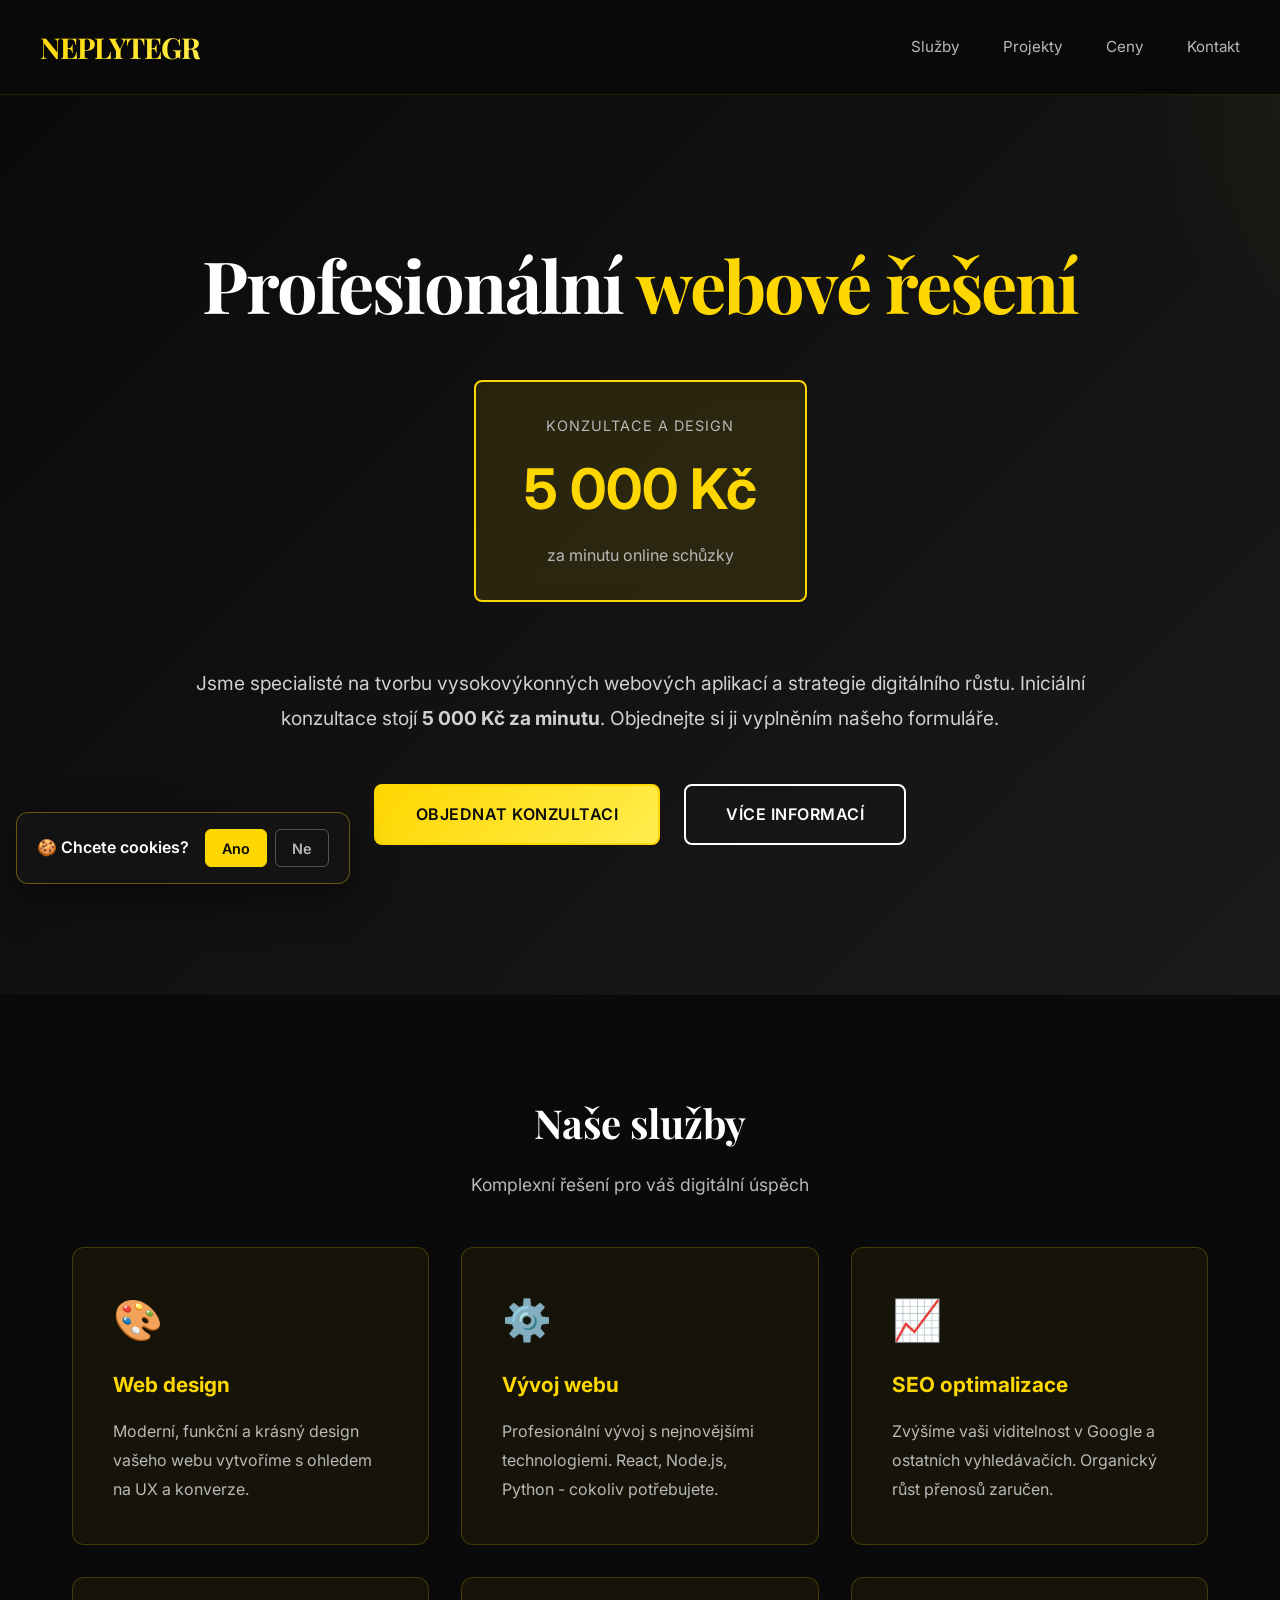
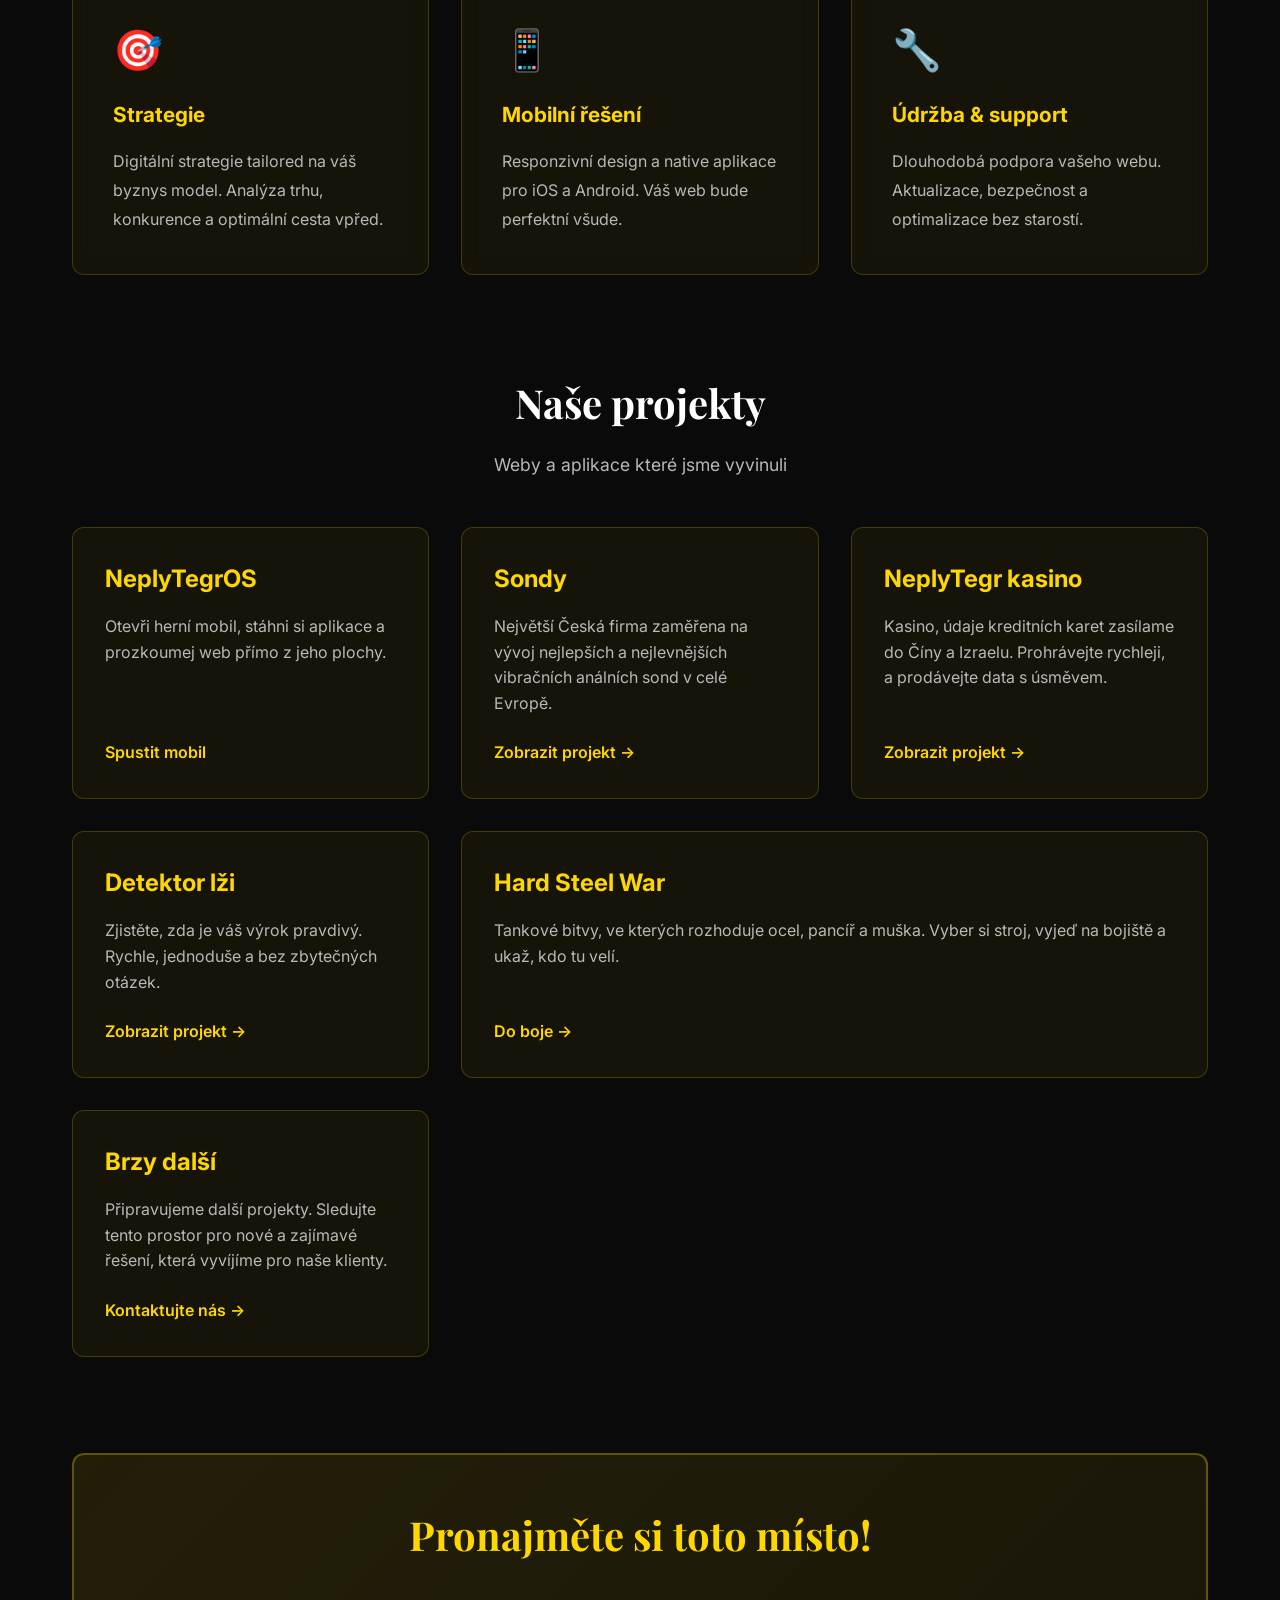
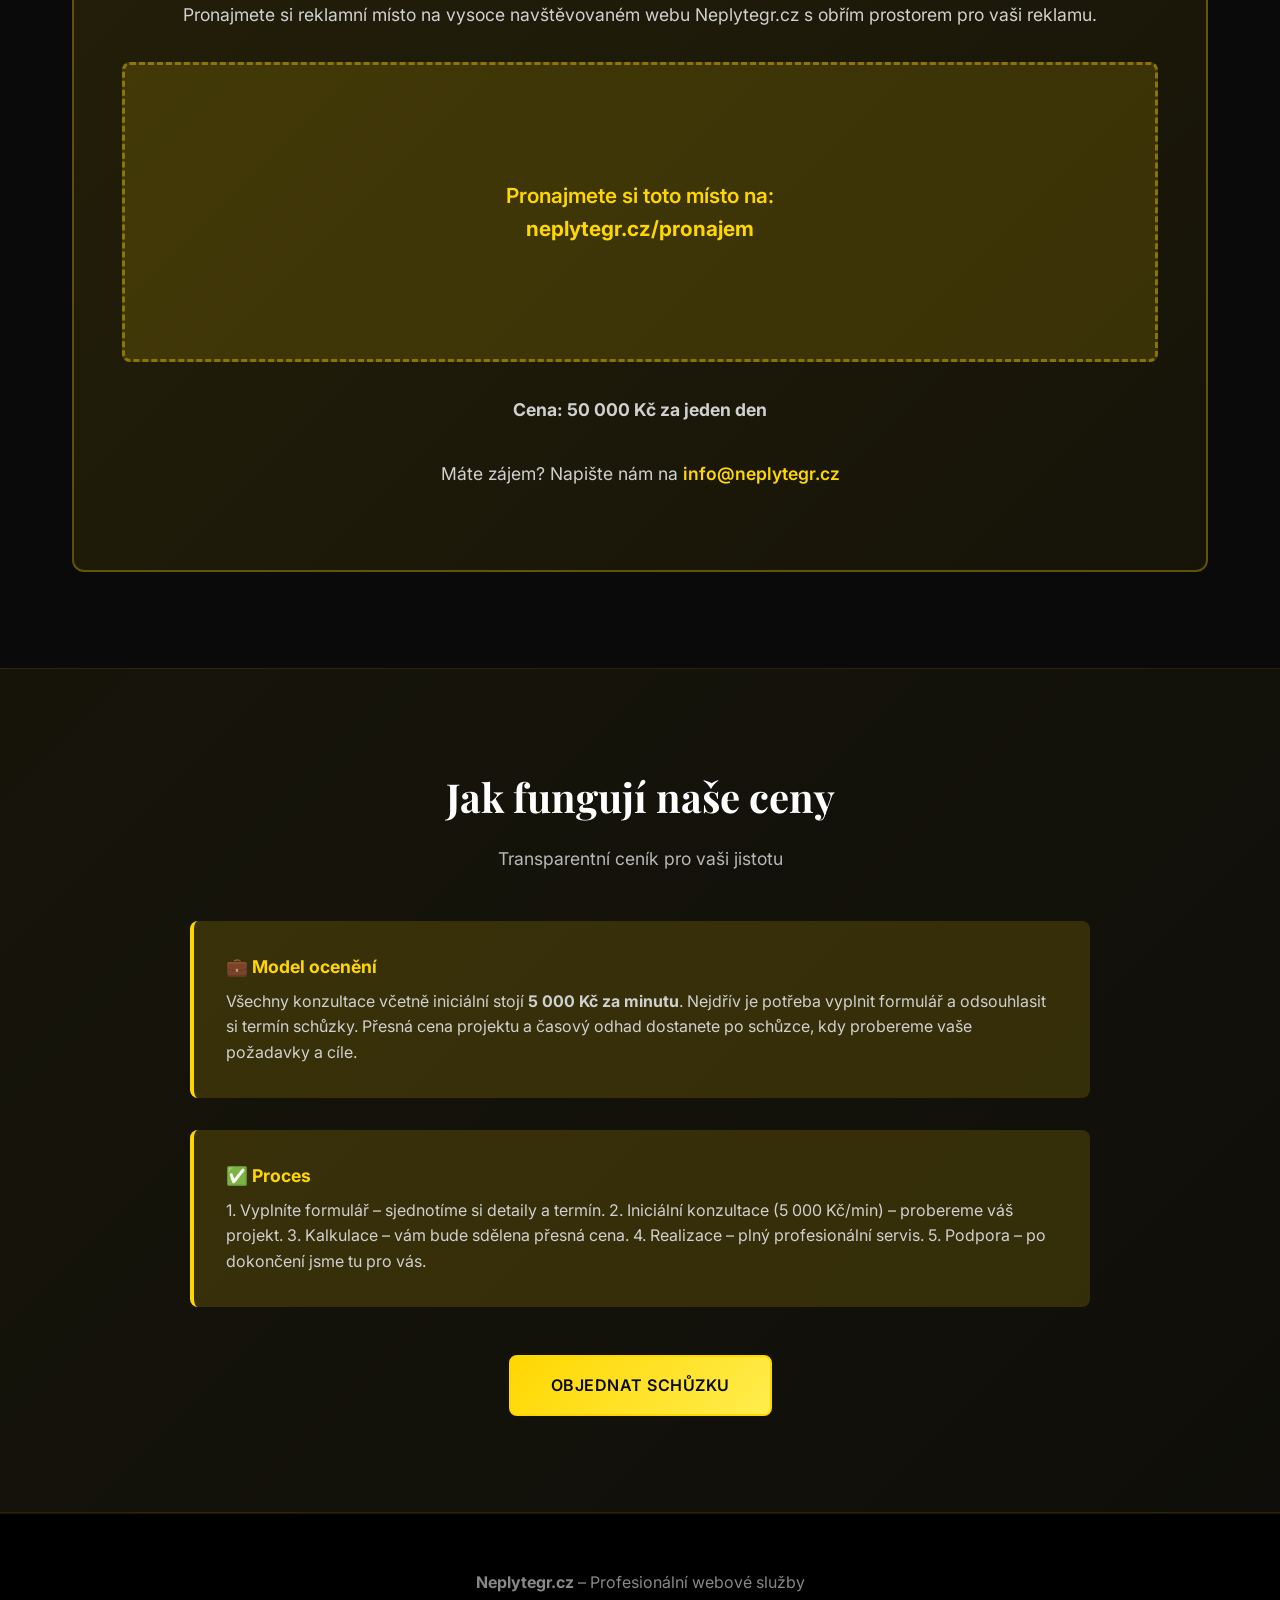
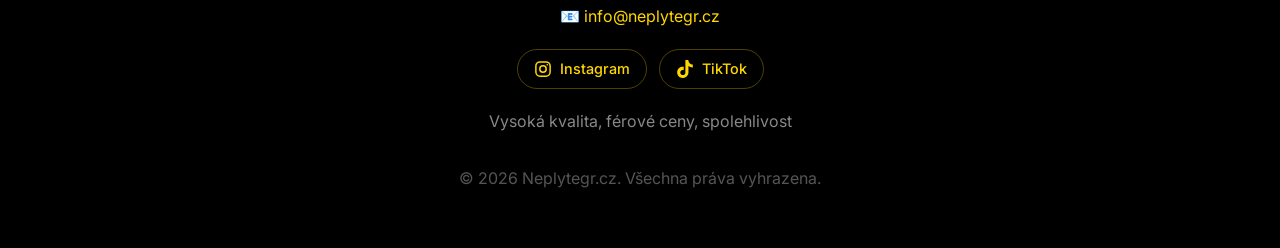
==== index.html @ d680cfc0 "Přidat web NeplyTegr s herním mobilem NeplyTegrOS" ====
<!DOCTYPE html>
<html lang="cs">
<head>
    <meta name="google-adsense-account" content="ca-pub-6505285417111480">
    <meta charset="UTF-8">
    <meta name="viewport" content="width=device-width, initial-scale=1.0">
    <link rel="stylesheet" href="ads/ad-network.css">
    <title>Neplytegr.cz - Profesionální webové služby</title>
    <meta name="description" content="Hledáte někoho, kdo vám udělá web? Neplytegr.cz nabízí tvorbu webových stránek na míru, web design, SEO a dlouhodobou správu webu.">
    <link rel="canonical" href="https://neplytegr.cz/">
    <meta name="robots" content="index, follow, max-image-preview:large">
    <meta property="og:type" content="website"><meta property="og:locale" content="cs_CZ"><meta property="og:title" content="Neplytegr.cz — profesionální webové služby"><meta property="og:description" content="Tvorba webových stránek na míru, webdesign, SEO a dlouhodobá správa webu."><meta property="og:url" content="https://neplytegr.cz/">
    <meta name="twitter:card" content="summary"><meta name="twitter:title" content="Neplytegr.cz — profesionální webové služby"><meta name="twitter:description" content="Tvorba webů na míru, SEO a dlouhodobá správa.">
    <script type="application/ld+json">
    {
        "@context": "https://schema.org",
        "@type": "WebSite",
        "name": "Neplytegr",
        "alternateName": ["Neplý Tegr", "Neply Tegr", "Neplýtegr", "NeplyTegr", "Neplytegr.cz"],
        "url": "https://neplytegr.cz/"
    }
    </script>
    <script type="application/ld+json">
    {
        "@context": "https://schema.org",
        "@type": "Organization",
        "name": "Neplytegr",
        "alternateName": ["Neplý Tegr", "Neply Tegr", "Neplýtegr", "NeplyTegr", "Neplytegr.cz"],
        "url": "https://neplytegr.cz/",
        "email": "info@neplytegr.cz"
    }
    </script>
    <link href="https://fonts.googleapis.com/css2?family=Inter:wght@300;400;500;600;700&family=Playfair+Display:wght@700&display=swap" rel="stylesheet">
    <style>
        * {
            margin: 0;
            padding: 0;
            box-sizing: border-box;
        }

        body {
            font-family: 'Inter', sans-serif;
            background: #0a0a0a;
            color: #ffffff;
            line-height: 1.6;
        }

        header {
            background: rgba(10, 10, 10, 0.95);
            backdrop-filter: blur(10px);
            border-bottom: 1px solid rgba(255, 215, 0, 0.1);
            padding: 1.5rem 2rem;
            position: sticky;
            top: 0;
            z-index: 100;
        }

        .header-content {
            max-width: 1200px;
            margin: 0 auto;
            display: flex;
            justify-content: space-between;
            align-items: center;
        }

        .logo {
            font-family: 'Playfair Display', serif;
            font-size: 1.8rem;
            font-weight: 700;
            background: linear-gradient(135deg, #ffd700 0%, #ffed4e 100%);
            -webkit-background-clip: text;
            -webkit-text-fill-color: transparent;
            background-clip: text;
            letter-spacing: -1px;
        }

        nav a {
            color: #b8b8b8;
            text-decoration: none;
            margin-left: 2.5rem;
            transition: color 0.3s;
            font-size: 0.95rem;
        }

        nav a:hover {
            color: #ffd700;
        }

        .hero {
            min-height: 100vh;
            display: flex;
            align-items: center;
            justify-content: center;
            background: linear-gradient(135deg, #0a0a0a 0%, #1a1a1a 100%);
            position: relative;
            overflow: hidden;
            padding: 2rem;
        }

        .hero::before {
            content: '';
            position: absolute;
            top: -50%;
            right: -50%;
            width: 800px;
            height: 800px;
            background: radial-gradient(circle, rgba(255, 215, 0, 0.08) 0%, transparent 70%);
            border-radius: 50%;
            animation: float 20s ease-in-out infinite;
        }

        @keyframes float {
            0%, 100% { transform: translate(0, 0) rotate(0deg); }
            50% { transform: translate(30px, 30px) rotate(180deg); }
        }

        .hero-content {
            max-width: 900px;
            text-align: center;
            position: relative;
            z-index: 2;
        }

        .hero h1 {
            font-family: 'Playfair Display', serif;
            font-size: 4.5rem;
            font-weight: 700;
            margin-bottom: 1.5rem;
            line-height: 1.1;
            letter-spacing: -2px;
        }

        .hero h1 span {
            color: #ffd700;
        }

        .price-highlight {
            display: inline-block;
            background: rgba(255, 215, 0, 0.1);
            border: 2px solid #ffd700;
            border-radius: 8px;
            padding: 2rem 3rem;
            margin: 2rem 0;
            backdrop-filter: blur(10px);
        }

        .price-label {
            font-size: 0.9rem;
            color: #b8b8b8;
            text-transform: uppercase;
            letter-spacing: 1px;
            margin-bottom: 0.5rem;
        }

        .price-amount {
            font-size: 3.5rem;
            font-weight: 700;
            color: #ffd700;
            font-family: 'Inter', sans-serif;
            margin-bottom: 0.5rem;
        }

        .price-unit {
            font-size: 1rem;
            color: #b8b8b8;
        }

        .hero p {
            font-size: 1.2rem;
            color: #d0d0d0;
            margin: 2rem 0;
            line-height: 1.8;
        }

        .cta-buttons {
            display: flex;
            gap: 1.5rem;
            justify-content: center;
            margin-top: 3rem;
            flex-wrap: wrap;
        }

        .btn {
            padding: 1rem 2.5rem;
            border-radius: 8px;
            border: none;
            font-size: 1rem;
            font-weight: 600;
            cursor: pointer;
            transition: all 0.3s;
            text-decoration: none;
            display: inline-block;
            text-transform: uppercase;
            letter-spacing: 0.5px;
        }

        .btn-primary {
            background: linear-gradient(135deg, #ffd700 0%, #ffed4e 100%);
            color: #0a0a0a;
            border: 2px solid #ffd700;
        }

        .btn-primary:hover {
            transform: translateY(-3px);
            box-shadow: 0 15px 35px rgba(255, 215, 0, 0.3);
        }

        .btn-secondary {
            background: transparent;
            color: #ffffff;
            border: 2px solid #ffffff;
        }

        .btn-secondary:hover {
            background: rgba(255, 255, 255, 0.05);
            transform: translateY(-3px);
        }

        .features {
            max-width: 1200px;
            margin: 6rem auto;
            padding: 0 2rem;
        }

        .section-title {
            font-family: 'Playfair Display', serif;
            font-size: 2.5rem;
            margin-bottom: 1rem;
            text-align: center;
        }

        .section-subtitle {
            color: #b8b8b8;
            text-align: center;
            font-size: 1.1rem;
            margin-bottom: 3rem;
            max-width: 600px;
            margin-left: auto;
            margin-right: auto;
        }

        .feature-grid {
            display: grid;
            grid-template-columns: repeat(auto-fit, minmax(300px, 1fr));
            gap: 2rem;
        }

        .feature-card {
            background: rgba(255, 215, 0, 0.05);
            border: 1px solid rgba(255, 215, 0, 0.2);
            border-radius: 12px;
            padding: 2.5rem;
            backdrop-filter: blur(10px);
            transition: all 0.3s;
            position: relative;
            overflow: hidden;
        }

        .feature-card:hover {
            border-color: #ffd700;
            background: rgba(255, 215, 0, 0.08);
            transform: translateY(-5px);
        }

        .feature-icon {
            font-size: 2.5rem;
            margin-bottom: 1rem;
        }

        .feature-card h3 {
            font-size: 1.3rem;
            margin-bottom: 1rem;
            color: #ffd700;
            position: relative;
            z-index: 1;
        }

        .feature-card p {
            color: #b8b8b8;
            line-height: 1.8;
            position: relative;
            z-index: 1;
        }

        .projects-section {
            max-width: 1200px;
            margin: 6rem auto;
            padding: 0 2rem;
        }

        .project-grid {
            display: grid;
            grid-template-columns: repeat(auto-fit, minmax(350px, 1fr));
            gap: 2rem;
        }

        .project-card {
            background: rgba(255, 215, 0, 0.05);
            border: 1px solid rgba(255, 215, 0, 0.2);
            border-radius: 12px;
            padding: 2rem;
            transition: all 0.3s;
            position: relative;
            overflow: hidden;
            display: flex;
            flex-direction: column;
        }

        .project-card:hover {
            border-color: #ffd700;
            background: rgba(255, 215, 0, 0.08);
            transform: translateY(-5px);
        }

        .project-card h3 {
            font-size: 1.5rem;
            color: #ffd700;
            margin-bottom: 1rem;
        }

        .project-card p {
            color: #b8b8b8;
            margin-bottom: 1.5rem;
            flex-grow: 1;
        }

        .project-link {
            color: #ffd700;
            text-decoration: none;
            font-weight: 600;
            display: inline-block;
            transition: color 0.3s;
        }

        .project-link:hover {
            color: #ffed4e;
        }

        .project-grid {
            grid-auto-flow: dense;
        }

        .project-featured {
            grid-column: span 2;
        }

        @media (max-width: 800px) {
            .project-featured {
                grid-column: auto;
            }
        }

        .rental-section {
            max-width: 1200px;
            margin: 6rem auto;
            padding: 0 2rem;
        }

        .rental-box {
            background: linear-gradient(135deg, rgba(255, 215, 0, 0.1) 0%, rgba(255, 215, 0, 0.05) 100%);
            border: 2px solid rgba(255, 215, 0, 0.3);
            border-radius: 12px;
            padding: 3rem;
            text-align: center;
        }

        .rental-box h2 {
            font-family: 'Playfair Display', serif;
            font-size: 2.5rem;
            color: #ffd700;
            margin-bottom: 2rem;
        }

        .rental-box p {
            color: #d0d0d0;
            font-size: 1.1rem;
            margin-bottom: 2rem;
            line-height: 1.8;
        }

        .rental-ad {
            background: rgba(255, 215, 0, 0.15);
            border: 3px dashed rgba(255, 215, 0, 0.4);
            border-radius: 8px;
            padding: 4rem 2rem;
            margin: 2rem 0;
            min-height: 300px;
            display: flex;
            align-items: center;
            justify-content: center;
        }

        .rental-ad-text {
            font-size: 1.3rem;
            color: #ffd700;
            font-weight: 600;
            text-align: center;
        }

        .rental-contact {
            margin-top: 2rem;
        }

        .rental-contact a {
            color: #ffd700;
            text-decoration: none;
            font-weight: 600;
        }

        .rental-contact a:hover {
            color: #ffed4e;
        }

        .pricing-section {
            background: linear-gradient(135deg, rgba(255, 215, 0, 0.05) 0%, rgba(255, 215, 0, 0.02) 100%);
            padding: 6rem 2rem;
            margin-top: 6rem;
            border-top: 1px solid rgba(255, 215, 0, 0.1);
            border-bottom: 1px solid rgba(255, 215, 0, 0.1);
        }

        .pricing-content {
            max-width: 900px;
            margin: 0 auto;
            text-align: center;
        }

        .pricing-note {
            background: rgba(255, 215, 0, 0.15);
            border-left: 4px solid #ffd700;
            padding: 2rem;
            margin: 2rem 0;
            border-radius: 8px;
            text-align: left;
        }

        .pricing-note h4 {
            color: #ffd700;
            margin-bottom: 0.5rem;
            font-size: 1.1rem;
        }

        .pricing-note p {
            color: #d0d0d0;
            margin: 0;
        }

        .footer {
            background: #000000;
            border-top: 1px solid rgba(255, 215, 0, 0.1);
            padding: 3rem 2rem;
            text-align: center;
            color: #888;
        }

        .footer p {
            margin: 0.5rem 0;
        }

        .footer a {
            color: #ffd700;
            text-decoration: none;
        }

        .footer a:hover {
            text-decoration: underline;
        }

        .footer-social {
            display: flex;
            justify-content: center;
            flex-wrap: wrap;
            gap: 0.75rem;
            margin: 1.25rem 0;
        }

        .footer .footer-social a {
            display: inline-flex;
            align-items: center;
            gap: 0.5rem;
            padding: 0.45rem 1rem;
            border: 1px solid rgba(255, 215, 0, 0.3);
            border-radius: 999px;
            font-size: 0.9rem;
            font-weight: 500;
            transition: border-color 0.2s, background 0.2s;
        }

        .footer .footer-social a:hover {
            text-decoration: none;
            border-color: #ffd700;
            background: rgba(255, 215, 0, 0.08);
        }

        .footer-social svg {
            width: 18px;
            height: 18px;
            flex-shrink: 0;
        }

        @media (max-width: 768px) {
            .hero h1 {
                font-size: 2.5rem;
            }

            .price-amount {
                font-size: 2.5rem;
            }

            .logo {
                font-size: 1.3rem;
            }

            nav a {
                display: none;
            }

            .section-title {
                font-size: 1.8rem;
            }

            .cta-buttons {
                flex-direction: column;
                width: 100%;
            }

            .btn {
                width: 100%;
            }
        }

        .cookie-popup {
            position: fixed;
            left: 16px;
            bottom: 16px;
            z-index: 2147483001;
            background: rgba(20, 20, 20, 0.97);
            border: 1px solid rgba(255, 215, 0, 0.35);
            border-radius: 12px;
            padding: 1rem 1.25rem;
            box-shadow: 0 15px 40px rgba(0, 0, 0, 0.5);
            display: flex;
            align-items: center;
            gap: 1rem;
            opacity: 0;
            transform: translateY(16px);
            transition: opacity 0.25s, transform 0.25s;
        }

        .cookie-popup.show {
            opacity: 1;
            transform: none;
        }

        .cookie-popup[hidden] {
            display: none;
        }

        .cookie-popup p {
            font-weight: 600;
            margin: 0;
        }

        .cookie-popup-buttons {
            display: flex;
            gap: 0.5rem;
        }

        .cookie-popup button {
            font: inherit;
            font-weight: 600;
            font-size: 0.9rem;
            padding: 0.4rem 1rem;
            border-radius: 6px;
            cursor: pointer;
            transition: background 0.2s, color 0.2s;
        }

        .cookie-accept {
            background: #ffd700;
            color: #0a0a0a;
            border: 1px solid #ffd700;
        }

        .cookie-accept:hover {
            background: #ffed4e;
        }

        .cookie-decline {
            background: transparent;
            color: #b8b8b8;
            border: 1px solid #555;
        }

        .cookie-decline:hover {
            color: #fff;
            border-color: #888;
        }

        .cookie-rain {
            position: fixed;
            inset: 0;
            pointer-events: none;
            overflow: hidden;
            z-index: 2147483002;
        }

        .cookie-rain span {
            position: absolute;
            top: -60px;
            line-height: 1;
            animation: cookie-fall linear forwards;
        }

        @keyframes cookie-fall {
            to { transform: translateY(calc(100vh + 120px)) rotate(var(--spin)); }
        }

        @media (max-width: 540px) {
            .cookie-popup {
                left: 10px;
                right: 10px;
                bottom: auto;
                top: 84px;
                justify-content: space-between;
            }
        }
    </style>
</head>
<body>
    <header>
        <div class="header-content">
            <div class="logo">NEPLYTEGR</div>
            <nav>
                <a href="#features">Služby</a>
                <a href="#projects">Projekty</a>
                <a href="#pricing">Ceny</a>
                <a href="#contact">Kontakt</a>
            </nav>
        </div>
    </header>

    <section class="hero">
        <div class="hero-content">
            <h1>Profesionální <span>webové řešení</span></h1>
            
            <div class="price-highlight">
                <div class="price-label">Konzultace a design</div>
                <div class="price-amount">5 000 Kč</div>
                <div class="price-unit">za minutu online schůzky</div>
            </div>

            <p>Jsme specialisté na tvorbu vysokovýkonných webových aplikací a strategie digitálního růstu. Iniciální konzultace stojí <strong>5 000 Kč za minutu</strong>. Objednejte si ji vyplněním našeho formuláře.</p>

            <div class="cta-buttons">
                <a href="https://docs.google.com/forms/d/e/1FAIpQLScX4QnY5fVZqhGL-oESM7NM4eQI57LLsM8kHji8BjfpIMINKg/viewform?usp=publish-editor" class="btn btn-primary" target="_blank">Objednat konzultaci</a>
                <a href="https://neplytegr.cz/info" class="btn btn-secondary">Více informací</a>
            </div>
        </div>
    </section>

    <section class="features" id="features">
        <h2 class="section-title">Naše služby</h2>
        <p class="section-subtitle">Komplexní řešení pro váš digitální úspěch</p>

        <div class="feature-grid">
            <div class="feature-card">
                <div class="feature-icon">🎨</div>
                <h3>Web design</h3>
                <p>Moderní, funkční a krásný design vašeho webu vytvoříme s ohledem na UX a konverze.</p>
            </div>

            <div class="feature-card">
                <div class="feature-icon">⚙️</div>
                <h3>Vývoj webu</h3>
                <p>Profesionální vývoj s nejnovějšími technologiemi. React, Node.js, Python - cokoliv potřebujete.</p>
            </div>

            <div class="feature-card">
                <div class="feature-icon">📈</div>
                <h3>SEO optimalizace</h3>
                <p>Zvýšíme vaši viditelnost v Google a ostatních vyhledávačích. Organický růst přenosů zaručen.</p>
            </div>

            <div class="feature-card">
                <div class="feature-icon">🎯</div>
                <h3>Strategie</h3>
                <p>Digitální strategie tailored na váš byznys model. Analýza trhu, konkurence a optimální cesta vpřed.</p>
            </div>

            <div class="feature-card">
                <div class="feature-icon">📱</div>
                <h3>Mobilní řešení</h3>
                <p>Responzivní design a native aplikace pro iOS a Android. Váš web bude perfektní všude.</p>
            </div>

            <div class="feature-card">
                <div class="feature-icon">🔧</div>
                <h3>Údržba & support</h3>
                <p>Dlouhodobá podpora vašeho webu. Aktualizace, bezpečnost a optimalizace bez starostí.</p>
            </div>
        </div>
    </section>

    <section class="projects-section" id="projects">
        <h2 class="section-title">Naše projekty</h2>
        <p class="section-subtitle">Weby a aplikace které jsme vyvinuli</p>

        <div class="project-grid">
            <div class="project-card">
                <h3>NeplyTegrOS</h3>
                <p>Otevři herní mobil, stáhni si aplikace a prozkoumej web přímo z jeho plochy.</p>
                <a href="neplytegros/index.html" class="project-link">Spustit mobil</a>
            </div>
            <div class="project-card">
                <h3>Sondy</h3>
                <p>Největší Česká firma zaměřena na vývoj nejlepších a nejlevnějších vibračních análních sond v celé Evropě.</p>
                <a href="https://neplytegr.cz/sondy/index.html" class="project-link">Zobrazit projekt →</a>
            </div>

            <div class="project-card">
                <h3>NeplyTegr kasino</h3>
                <p>Kasino, údaje kreditních karet zasílame do Číny a Izraelu. Prohrávejte rychleji, a prodávejte data s úsměvem.</p>
                <a href="https://neplytegr.cz/kasino/index.html" class="project-link">Zobrazit projekt →</a>
            </div>

            <div class="project-card">
                <h3>Detektor lži</h3>
                <p>Zjistěte, zda je váš výrok pravdivý. Rychle, jednoduše a bez zbytečných otázek.</p>
                <a href="detektor/index.html" class="project-link">Zobrazit projekt →</a>
            </div>

            <div class="project-card project-featured">
                <h3>Hard Steel War</h3>
                <p>Tankové bitvy, ve kterých rozhoduje ocel, pancíř a muška. Vyber si stroj, vyjeď na bojiště a ukaž, kdo tu velí.</p>
                <a href="https://hsw.neplytegr.cz" class="project-link" target="_blank" rel="noopener">Do boje →</a>
            </div>

            <div class="project-card">
                <h3>Brzy další</h3>
                <p>Připravujeme další projekty. Sledujte tento prostor pro nové a zajímavé řešení, která vyvíjíme pro naše klienty.</p>
                <a href="#contact" class="project-link">Kontaktujte nás →</a>
            </div>
        </div>
    </section>

    <section class="rental-section">
        <div class="rental-box">
            <h2>Pronajměte si toto místo!</h2>
            <p>Pronajmete si reklamní místo na vysoce navštěvovaném webu Neplytegr.cz s obřím prostorem pro vaši reklamu.</p>
            
            <div class="rental-ad">
                <div class="rental-ad-text">
                    Pronajmete si toto místo na:<br>
                  <a href="https://neplytegr.cz/pronajem" style="color: #ffd700; text-decoration: none;">
                    <strong>neplytegr.cz/pronajem</strong>
                </a>
                </div>
            </div>

            <p><strong>Cena: 50 000 Kč za jeden den</strong></p>

            <div class="rental-contact">
                <p>Máte zájem? Napište nám na <a href="mailto:info@neplytegr.cz">info@neplytegr.cz</a></p>
            </div>
        </div>
    </section>

    <section class="pricing-section" id="pricing">
        <div class="pricing-content">
            <h2 class="section-title">Jak fungují naše ceny</h2>
            <p class="section-subtitle">Transparentní ceník pro vaši jistotu</p>

            <div class="pricing-note">
                <h4>💼 Model ocenění</h4>
                <p>Všechny konzultace včetně iniciální stojí <strong>5 000 Kč za minutu</strong>. Nejdřív je potřeba vyplnit formulář a odsouhlasit si termín schůzky. Přesná cena projektu a časový odhad dostanete po schůzce, kdy probereme vaše požadavky a cíle.</p>
            </div>

            <div class="pricing-note">
                <h4>✅ Proces</h4>
                <p>1. Vyplníte formulář – sjednotíme si detaily a termín. 2. Iniciální konzultace (5 000 Kč/min) – probereme váš projekt. 3. Kalkulace – vám bude sdělena přesná cena. 4. Realizace – plný profesionální servis. 5. Podpora – po dokončení jsme tu pro vás.</p>
            </div>

            <div class="cta-buttons">
                <a href="https://docs.google.com/forms/d/e/1FAIpQLScX4QnY5fVZqhGL-oESM7NM4eQI57LLsM8kHji8BjfpIMINKg/viewform?usp=publish-editor" class="btn btn-primary" target="_blank">Objednat schůzku</a>
            </div>
        </div>
    </section>

    <footer class="footer" id="contact">
        <p><strong>Neplytegr.cz</strong> – Profesionální webové služby</p>
        <p>📧 <a href="mailto:info@neplytegr.cz">info@neplytegr.cz</a></p>
        <div class="footer-social">
            <a href="https://www.instagram.com/neplytegr.cz/" target="_blank" rel="noopener">
                <svg viewBox="0 0 24 24" fill="none" stroke="currentColor" stroke-width="2" aria-hidden="true"><rect x="2.5" y="2.5" width="19" height="19" rx="5.5"/><circle cx="12" cy="12" r="4.25"/><circle cx="17.6" cy="6.4" r="1.1" fill="currentColor" stroke="none"/></svg>
                Instagram
            </a>
            <a href="https://www.tiktok.com/@neplytegr.cz" target="_blank" rel="noopener">
                <svg viewBox="0 0 24 24" fill="currentColor" aria-hidden="true"><path d="M12.525.02c1.31-.02 2.61-.01 3.91-.02.08 1.53.63 3.09 1.75 4.17 1.12 1.11 2.7 1.62 4.24 1.79v4.03c-1.44-.05-2.89-.35-4.2-.97-.57-.26-1.1-.59-1.62-.93-.01 2.92.01 5.84-.02 8.75-.08 1.4-.54 2.79-1.35 3.94-1.31 1.92-3.58 3.17-5.91 3.21-1.43.08-2.86-.31-4.08-1.03-2.02-1.19-3.44-3.37-3.65-5.71-.02-.5-.03-1-.01-1.49.18-1.9 1.12-3.72 2.58-4.96 1.66-1.44 3.98-2.13 6.15-1.72.02 1.48-.04 2.96-.04 4.44-.99-.32-2.15-.23-3.02.37-.63.41-1.11 1.04-1.36 1.75-.21.51-.15 1.07-.14 1.61.24 1.64 1.82 3.02 3.5 2.87 1.12-.01 2.19-.66 2.77-1.61.19-.33.4-.67.41-1.06.1-1.79.06-3.57.07-5.36.01-4.03-.01-8.05.02-12.07z"/></svg>
                TikTok
            </a>
        </div>
        <p>Vysoká kvalita, férové ceny, spolehlivost</p>
        <p style="color: #555; margin-top: 2rem;">© 2026 Neplytegr.cz. Všechna práva vyhrazena.</p>
    </footer>

    <div class="cookie-popup" id="cookiePopup" role="dialog" aria-label="Cookies" hidden>
        <p>🍪 Chcete cookies?</p>
        <div class="cookie-popup-buttons">
            <button type="button" class="cookie-accept" id="cookieAccept">Ano</button>
            <button type="button" class="cookie-decline" id="cookieDecline">Ne</button>
        </div>
    </div>
    <script>
        (function () {
            var KEY = 'neplytegr-cookies';
            var popup = document.getElementById('cookiePopup');
            var answered = null;
            try { answered = localStorage.getItem(KEY); } catch (e) {}
            if (answered) return;

            setTimeout(function () {
                popup.hidden = false;
                requestAnimationFrame(function () { popup.classList.add('show'); });
            }, 800);

            function close(answer) {
                try { localStorage.setItem(KEY, answer); } catch (e) {}
                popup.classList.remove('show');
                setTimeout(function () { popup.hidden = true; }, 250);
            }

            function rain() {
                var box = document.createElement('div');
                box.className = 'cookie-rain';
                var longest = 0;
                for (var i = 0; i < 70; i++) {
                    var c = document.createElement('span');
                    var duration = 2.5 + Math.random() * 2.5;
                    var delay = Math.random() * 2;
                    longest = Math.max(longest, duration + delay);
                    c.textContent = '🍪';
                    c.style.left = (Math.random() * 100) + 'vw';
                    c.style.fontSize = (18 + Math.random() * 30) + 'px';
                    c.style.animationDuration = duration + 's';
                    c.style.animationDelay = delay + 's';
                    c.style.setProperty('--spin', ((Math.random() * 2 - 1) * 720) + 'deg');
                    box.appendChild(c);
                }
                document.body.appendChild(box);
                setTimeout(function () { box.remove(); }, longest * 1000 + 200);
            }

            document.getElementById('cookieAccept').addEventListener('click', function () {
                close('accepted');
                rain();
            });
            document.getElementById('cookieDecline').addEventListener('click', function () {
                close('declined');
            });
        })();
    </script>
    <script src="ads/ad-network.js" defer></script>
</body>
</html>
---- ads/ad-network.css ----
:root{--nt-ad-pink:#ff2d8f;--nt-ad-purple:#8b36ff;--nt-ad-gold:#ffd15c}
.nt-ad-calm,.nt-ad-calm *{box-sizing:border-box}
.nt-ad-calm{position:fixed;right:16px;bottom:16px;z-index:2147483000;width:min(360px,calc(100vw - 32px));min-height:132px;display:grid;grid-template-columns:108px 1fr;overflow:hidden;border:1px solid rgba(255,255,255,.18);border-radius:18px;background:linear-gradient(145deg,rgba(35,12,48,.98),rgba(12,5,18,.98));color:#fff;box-shadow:0 22px 70px rgba(0,0,0,.58);font-family:Inter,Arial,sans-serif;opacity:0;transform:translateY(24px) scale(.96);transition:opacity .22s,transform .25s cubic-bezier(.2,.9,.2,1)}
.nt-ad-calm.show{opacity:1;transform:none}
.nt-ad-calm-art{min-height:132px;background:linear-gradient(180deg,transparent,rgba(10,2,18,.55)),url("../kasino/assets/casino-gold.jpg") center 27%/cover}
.nt-ad-calm-body{min-width:0;padding:13px 38px 12px 13px}.nt-ad-calm-label{display:block;color:var(--nt-ad-gold);font-size:8px;font-weight:900;letter-spacing:.11em}.nt-ad-calm strong{display:block;margin:3px 0 2px;font:900 25px/1 Impact,"Arial Narrow",sans-serif;text-transform:uppercase}.nt-ad-calm p{margin:4px 0 8px;color:#ddcfdf;font-size:10px;line-height:1.35}.nt-ad-calm button[data-nt-go]{border:0;border-radius:999px;background:linear-gradient(110deg,var(--nt-ad-pink),var(--nt-ad-purple));color:#fff;padding:8px 11px;font-size:9px;font-weight:900;cursor:pointer}.nt-ad-calm small{display:block;margin-top:7px;color:#a998ae;font-size:7px;line-height:1.3}
.nt-ad-calm-close{position:absolute;right:8px;top:8px;width:28px;height:28px;border:1px solid rgba(255,255,255,.22);border-radius:50%;background:rgba(0,0,0,.5);color:#fff;font-size:16px;cursor:pointer}
@media(max-width:540px){.nt-ad-calm{right:10px;bottom:10px;width:calc(100vw - 20px);grid-template-columns:82px 1fr;min-height:116px}.nt-ad-calm-art{min-height:116px}.nt-ad-calm-body{padding:11px 38px 10px 11px}.nt-ad-calm strong{font-size:22px}}
@media(prefers-reduced-motion:reduce){.nt-ad-calm{transition:none}}
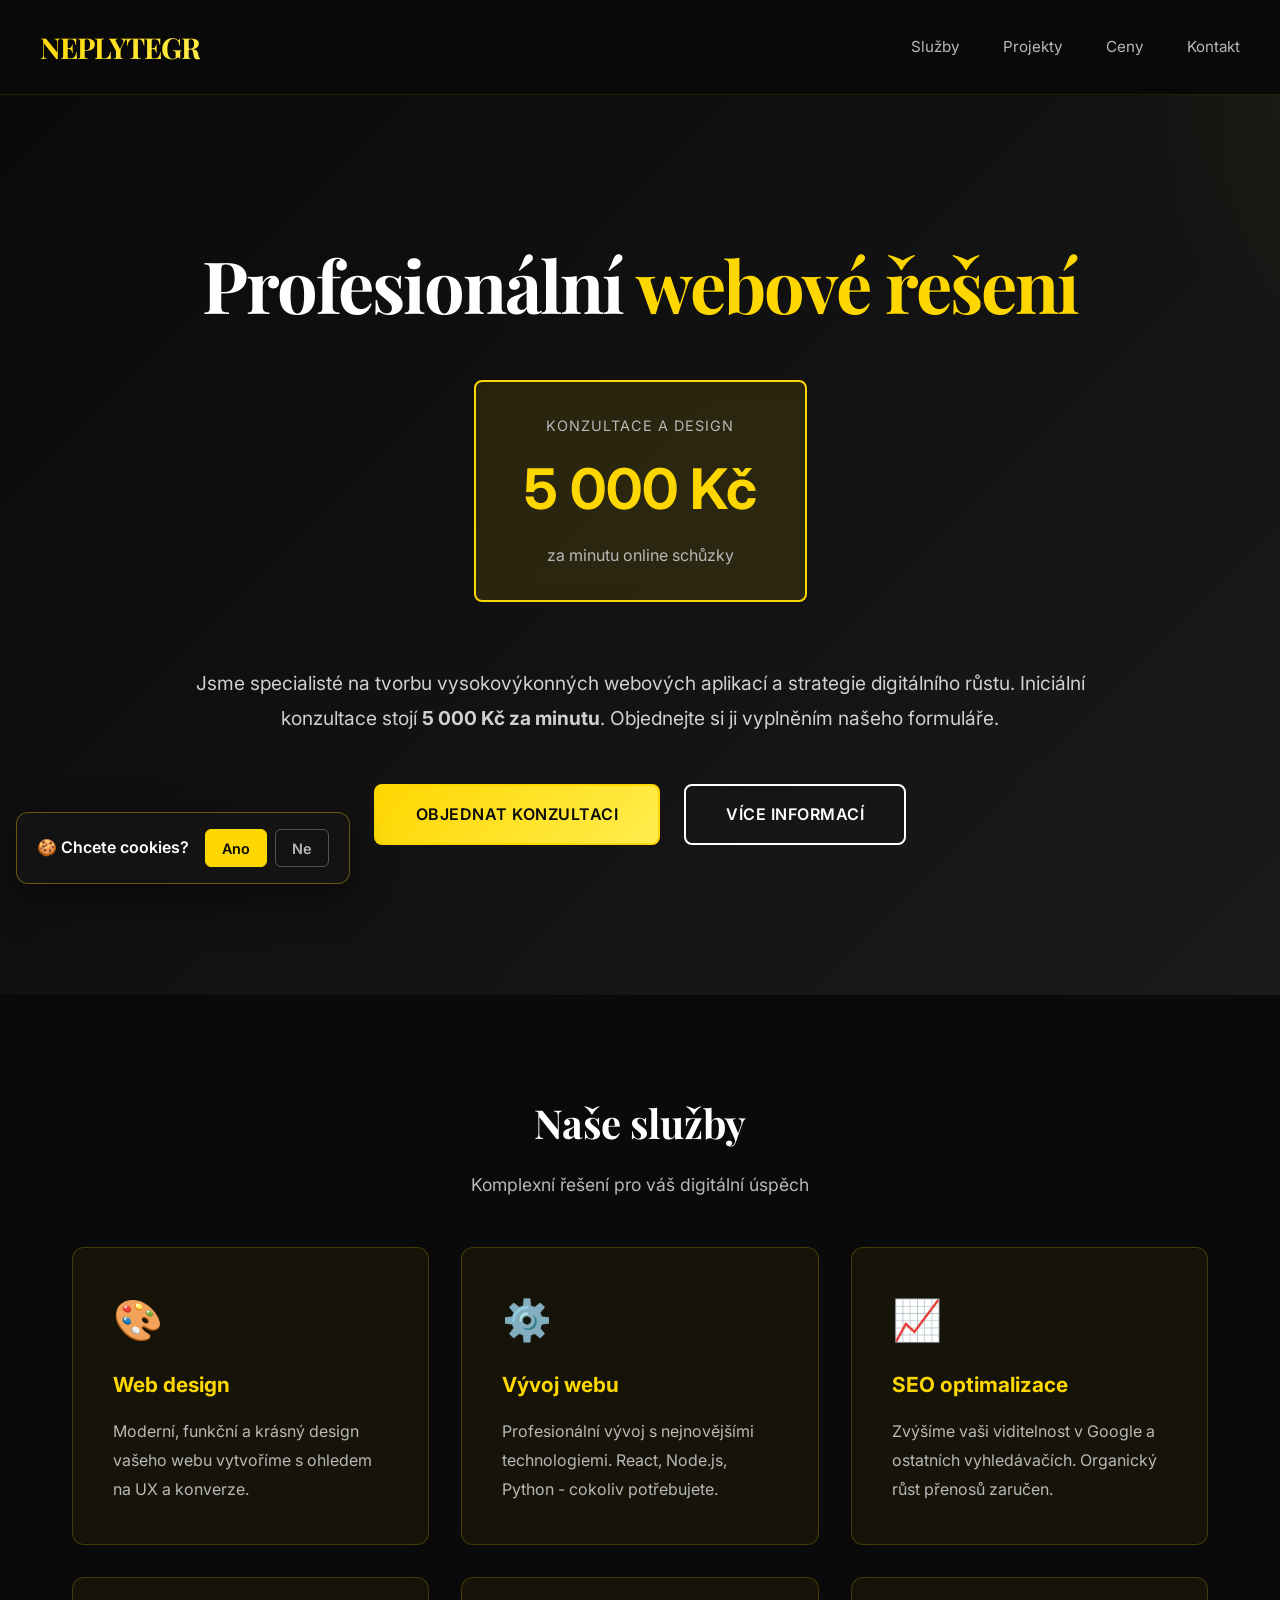
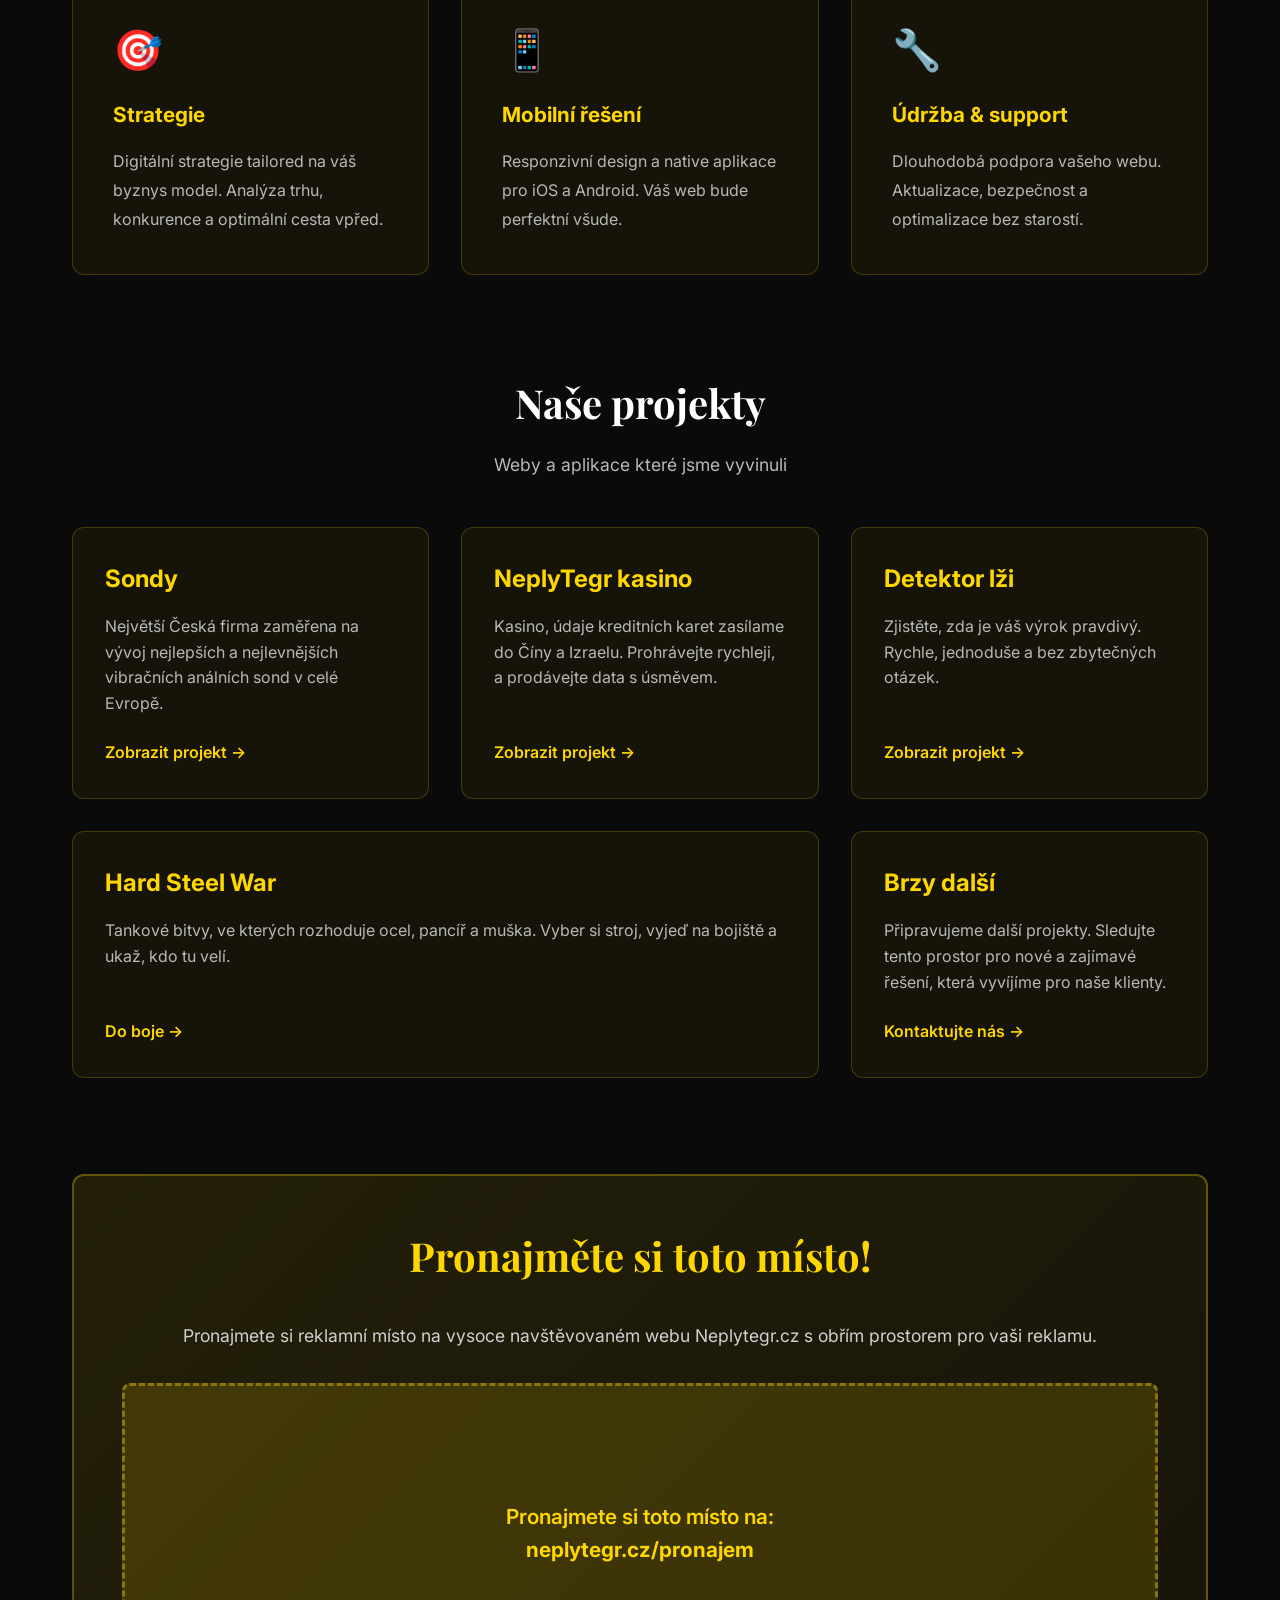
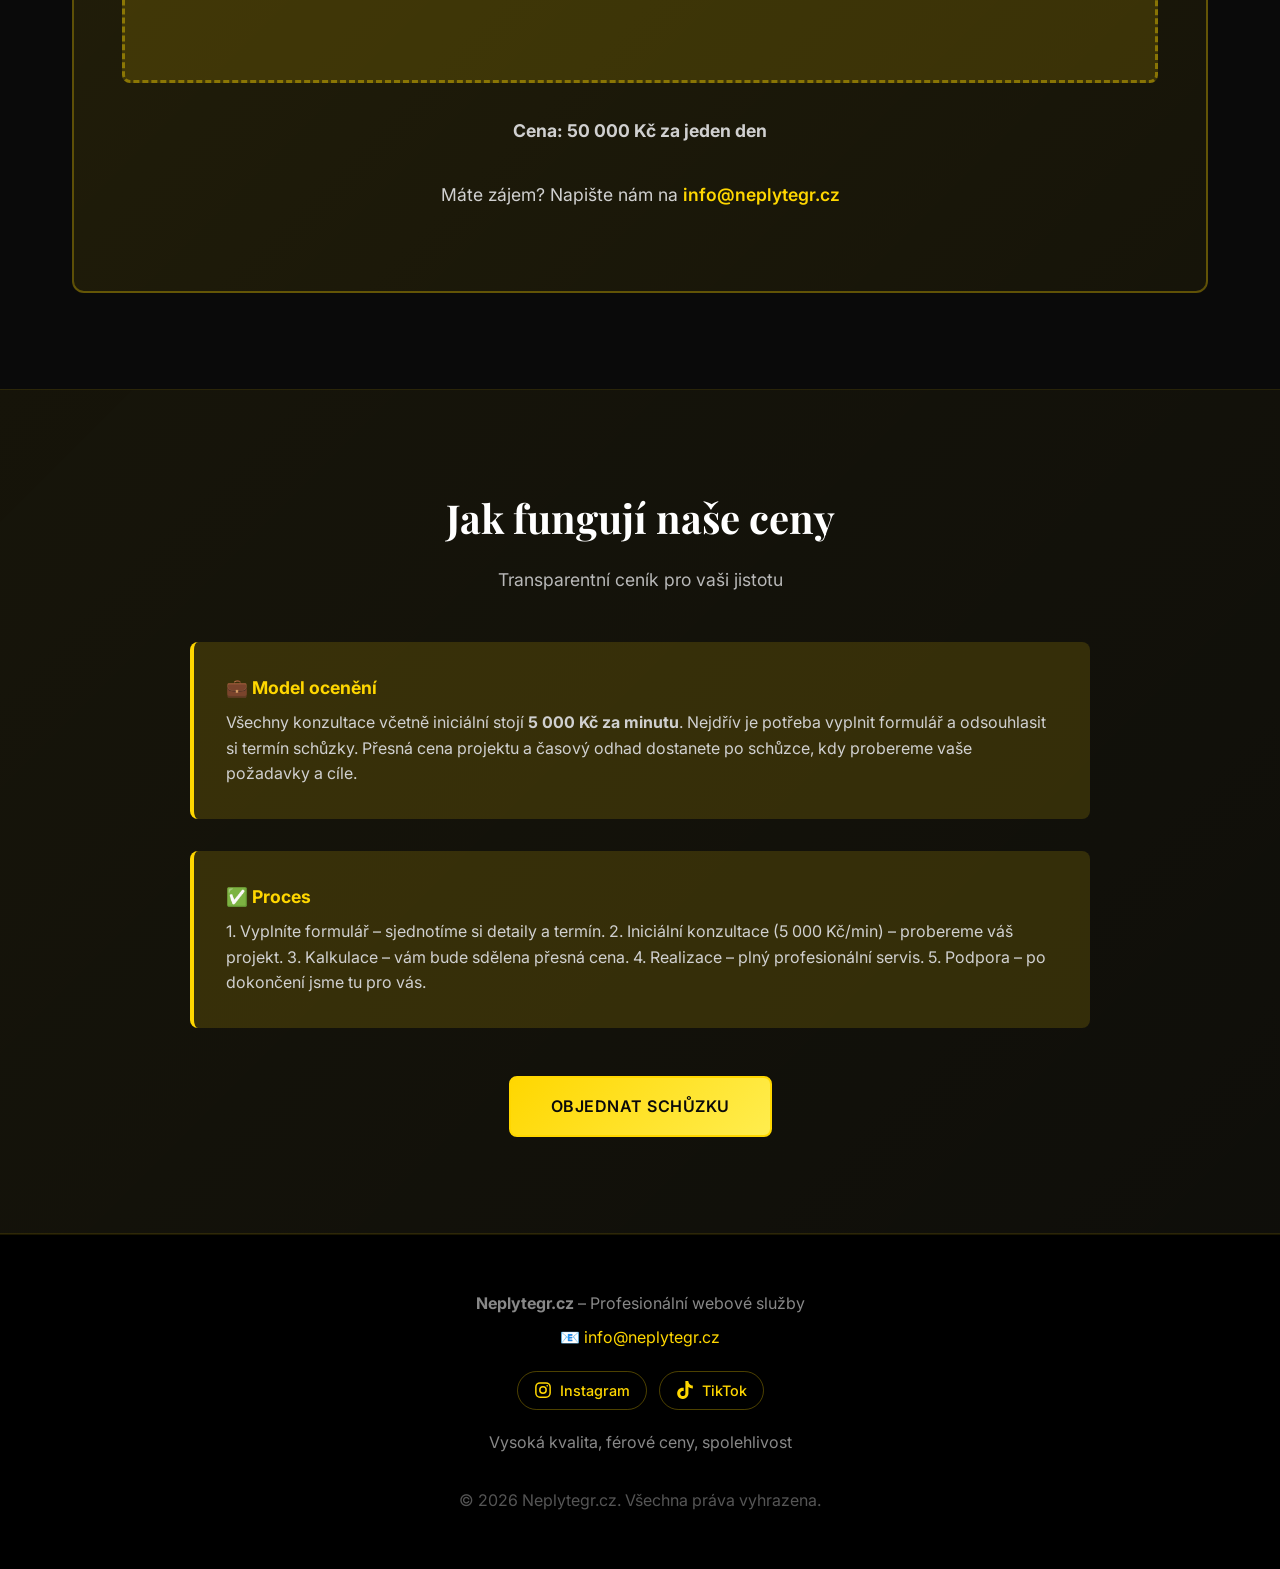
==== commit bdcab7e9: "Synchronizovat hlavní stránku a sitemapu z hostingu Endora" ====
--- a/index.html
+++ b/index.html
@@ -708,11 +708,6 @@
 
         <div class="project-grid">
             <div class="project-card">
-                <h3>NeplyTegrOS</h3>
-                <p>Otevři herní mobil, stáhni si aplikace a prozkoumej web přímo z jeho plochy.</p>
-                <a href="neplytegros/index.html" class="project-link">Spustit mobil</a>
-            </div>
-            <div class="project-card">
                 <h3>Sondy</h3>
                 <p>Největší Česká firma zaměřena na vývoj nejlepších a nejlevnějších vibračních análních sond v celé Evropě.</p>
                 <a href="https://neplytegr.cz/sondy/index.html" class="project-link">Zobrazit projekt →</a>
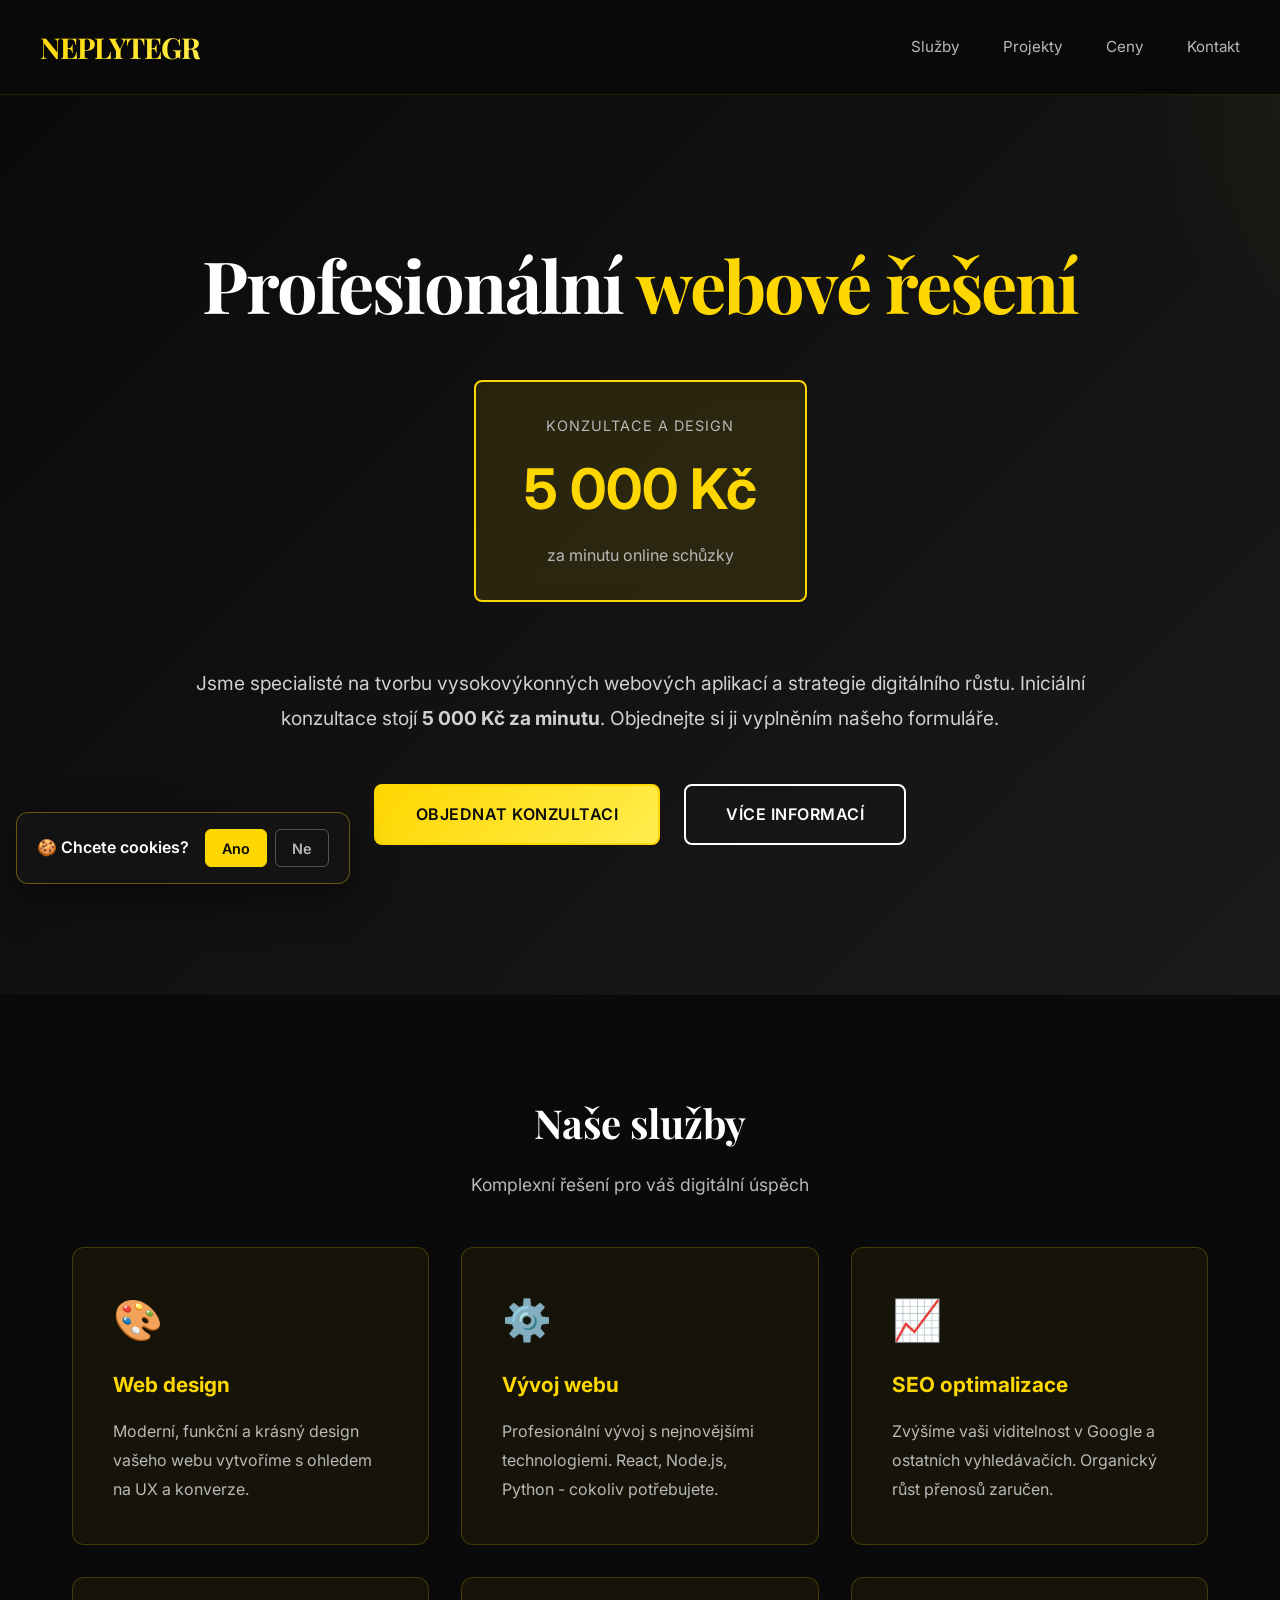
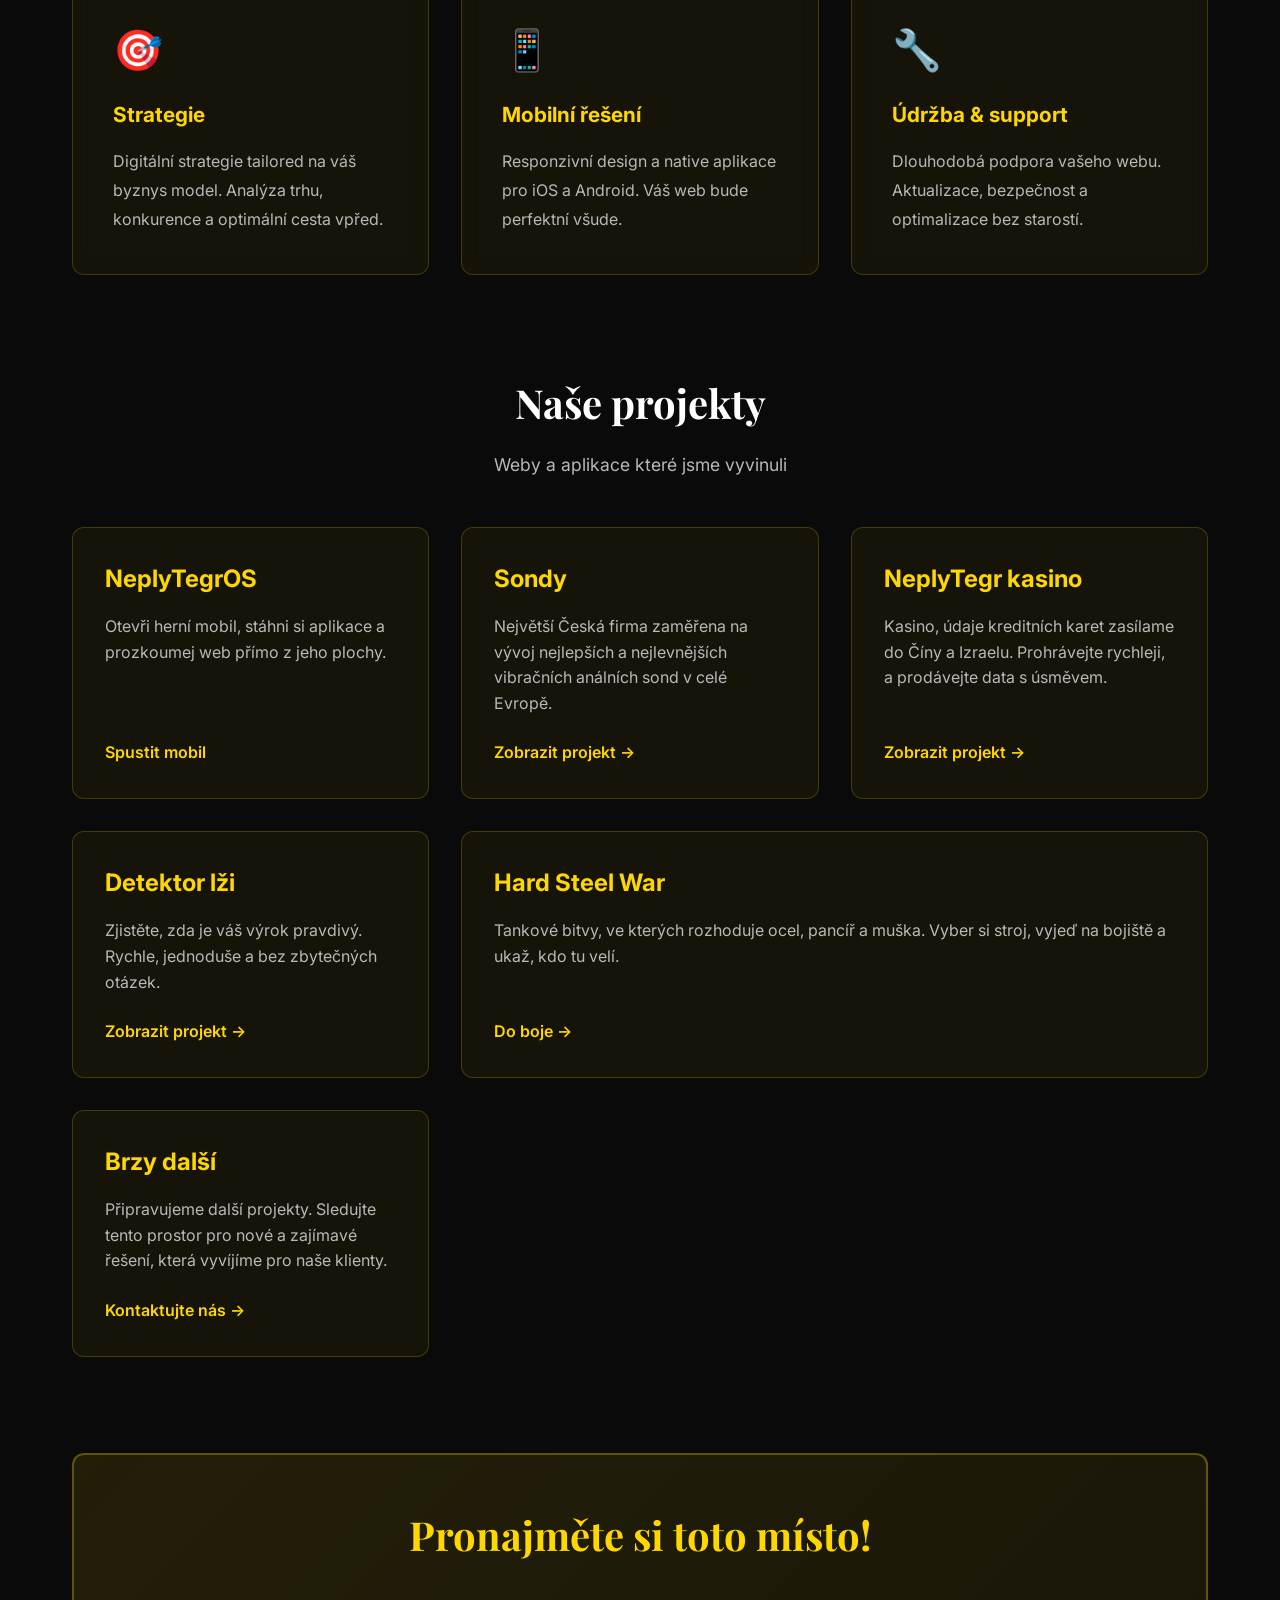
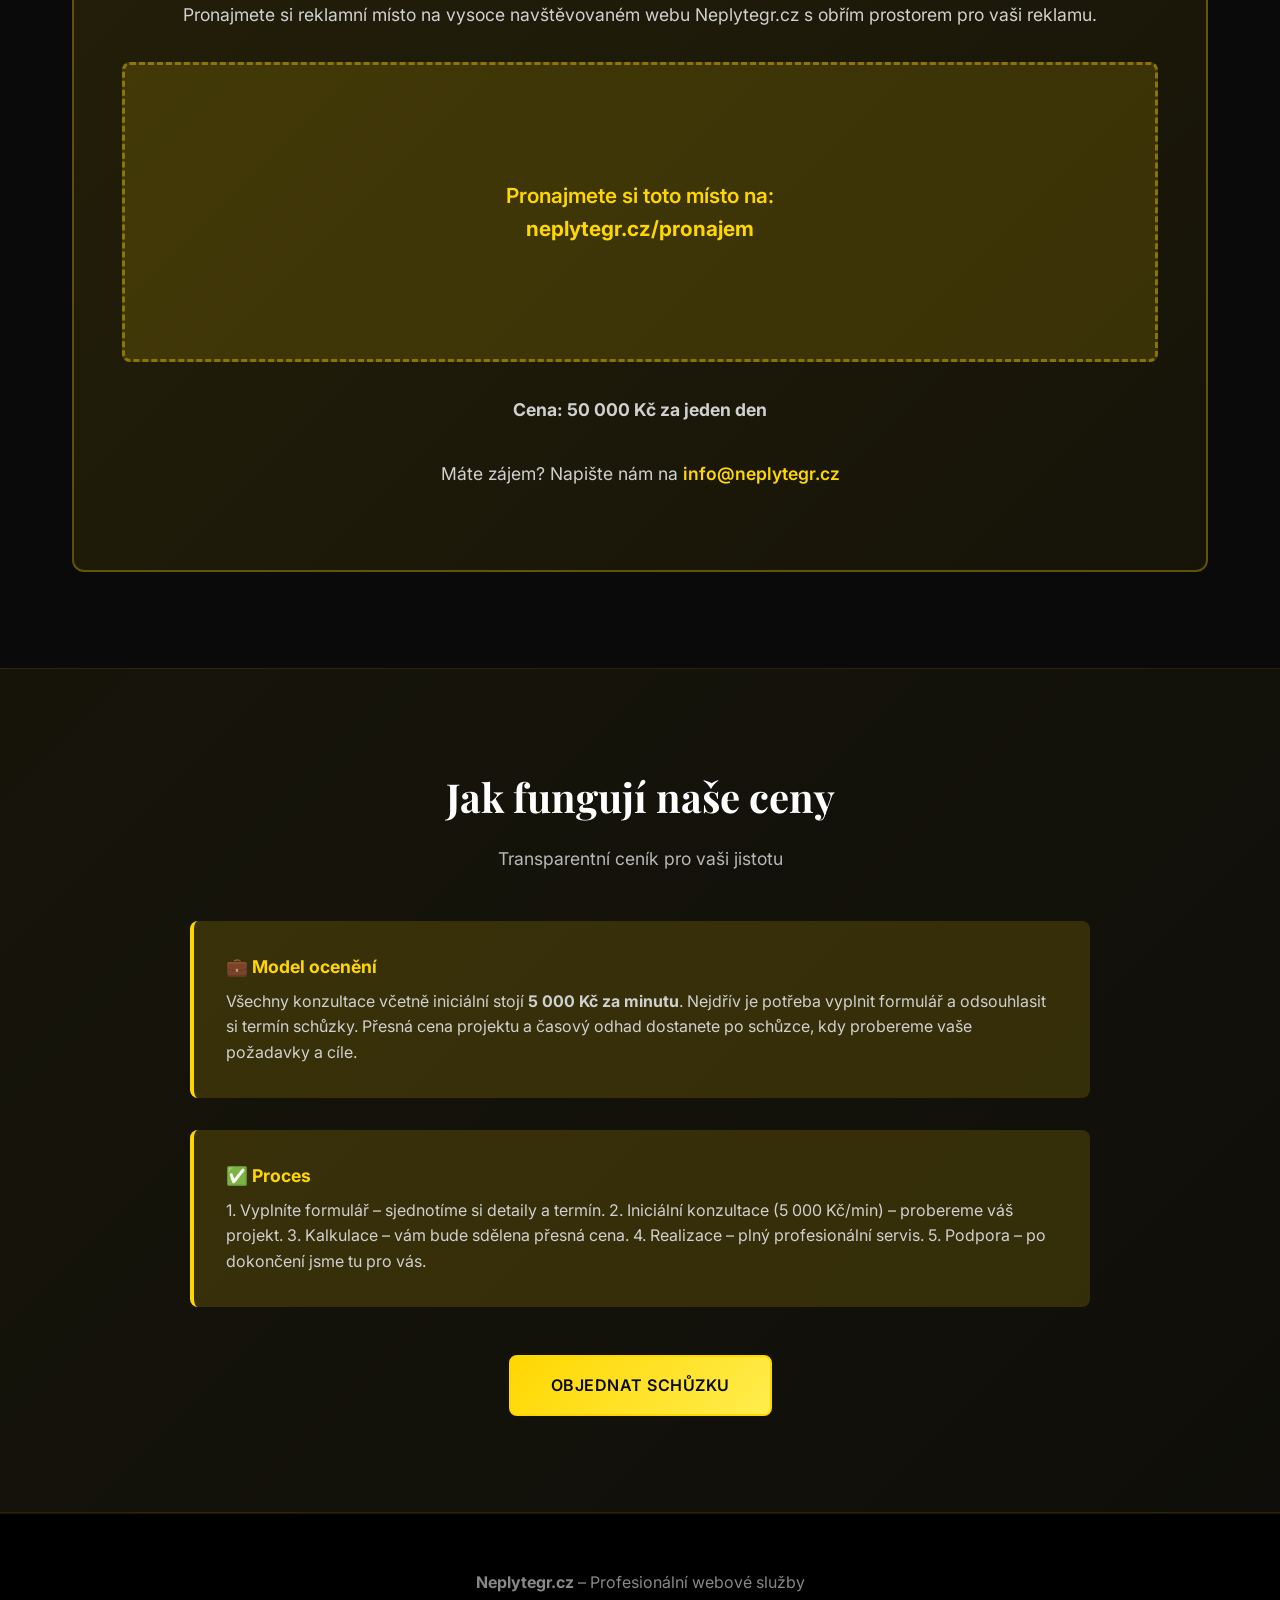
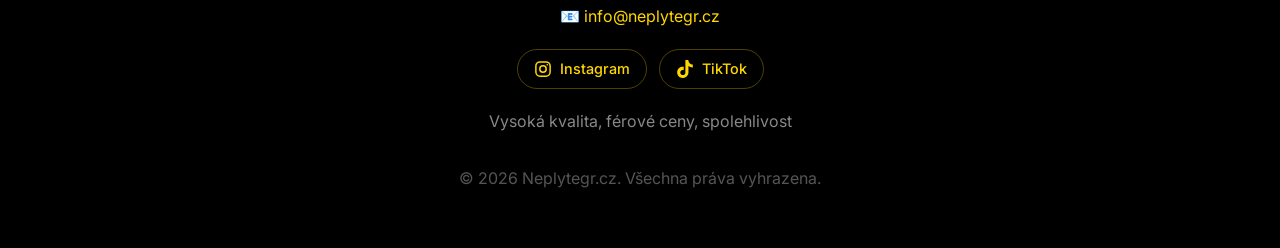
==== commit a1ed65a0: "Zpřístupnit herní mobil z úvodní stránky GitHub Pages" ====
--- a/index.html
+++ b/index.html
@@ -708,6 +708,11 @@
 
         <div class="project-grid">
             <div class="project-card">
+                <h3>NeplyTegrOS</h3>
+                <p>Otevři herní mobil, stáhni si aplikace a prozkoumej web přímo z jeho plochy.</p>
+                <a href="neplytegros/index.html" class="project-link">Spustit mobil</a>
+            </div>
+            <div class="project-card">
                 <h3>Sondy</h3>
                 <p>Největší Česká firma zaměřena na vývoj nejlepších a nejlevnějších vibračních análních sond v celé Evropě.</p>
                 <a href="https://neplytegr.cz/sondy/index.html" class="project-link">Zobrazit projekt →</a>
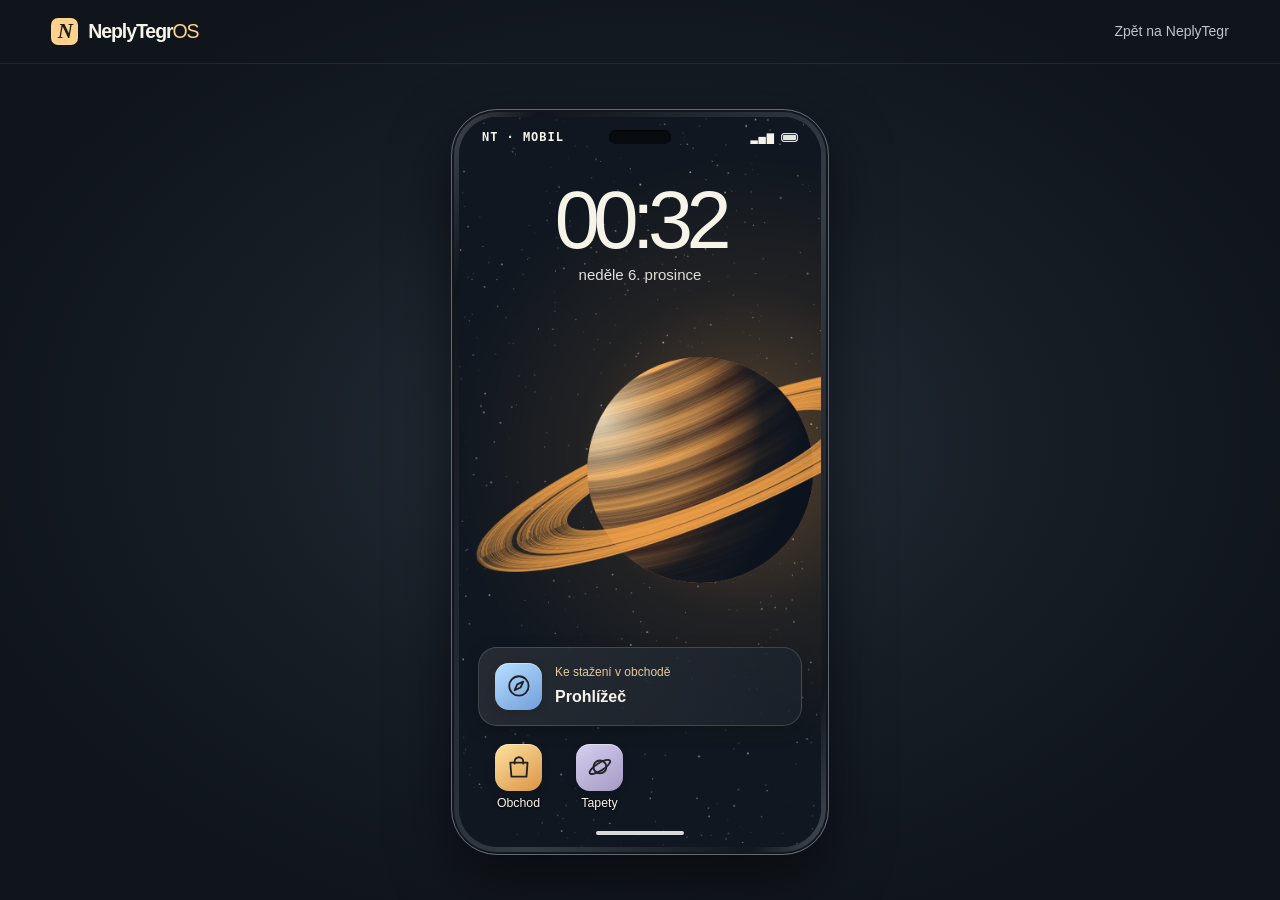
==== commit 4986fd56: "Spouštět NeplyTegrOS přímo v kořeni GitHub Pages" ====
--- a/index.html
+++ b/index.html
@@ -1,865 +1,29 @@
-<!DOCTYPE html>
+<!doctype html>
 <html lang="cs">
 <head>
-    <meta name="google-adsense-account" content="ca-pub-6505285417111480">
-    <meta charset="UTF-8">
-    <meta name="viewport" content="width=device-width, initial-scale=1.0">
-    <link rel="stylesheet" href="ads/ad-network.css">
-    <title>Neplytegr.cz - Profesionální webové služby</title>
-    <meta name="description" content="Hledáte někoho, kdo vám udělá web? Neplytegr.cz nabízí tvorbu webových stránek na míru, web design, SEO a dlouhodobou správu webu.">
-    <link rel="canonical" href="https://neplytegr.cz/">
-    <meta name="robots" content="index, follow, max-image-preview:large">
-    <meta property="og:type" content="website"><meta property="og:locale" content="cs_CZ"><meta property="og:title" content="Neplytegr.cz — profesionální webové služby"><meta property="og:description" content="Tvorba webových stránek na míru, webdesign, SEO a dlouhodobá správa webu."><meta property="og:url" content="https://neplytegr.cz/">
-    <meta name="twitter:card" content="summary"><meta name="twitter:title" content="Neplytegr.cz — profesionální webové služby"><meta name="twitter:description" content="Tvorba webů na míru, SEO a dlouhodobá správa.">
-    <script type="application/ld+json">
-    {
-        "@context": "https://schema.org",
-        "@type": "WebSite",
-        "name": "Neplytegr",
-        "alternateName": ["Neplý Tegr", "Neply Tegr", "Neplýtegr", "NeplyTegr", "Neplytegr.cz"],
-        "url": "https://neplytegr.cz/"
-    }
-    </script>
-    <script type="application/ld+json">
-    {
-        "@context": "https://schema.org",
-        "@type": "Organization",
-        "name": "Neplytegr",
-        "alternateName": ["Neplý Tegr", "Neply Tegr", "Neplýtegr", "NeplyTegr", "Neplytegr.cz"],
-        "url": "https://neplytegr.cz/",
-        "email": "info@neplytegr.cz"
-    }
-    </script>
-    <link href="https://fonts.googleapis.com/css2?family=Inter:wght@300;400;500;600;700&family=Playfair+Display:wght@700&display=swap" rel="stylesheet">
-    <style>
-        * {
-            margin: 0;
-            padding: 0;
-            box-sizing: border-box;
-        }
-
-        body {
-            font-family: 'Inter', sans-serif;
-            background: #0a0a0a;
-            color: #ffffff;
-            line-height: 1.6;
-        }
-
-        header {
-            background: rgba(10, 10, 10, 0.95);
-            backdrop-filter: blur(10px);
-            border-bottom: 1px solid rgba(255, 215, 0, 0.1);
-            padding: 1.5rem 2rem;
-            position: sticky;
-            top: 0;
-            z-index: 100;
-        }
-
-        .header-content {
-            max-width: 1200px;
-            margin: 0 auto;
-            display: flex;
-            justify-content: space-between;
-            align-items: center;
-        }
-
-        .logo {
-            font-family: 'Playfair Display', serif;
-            font-size: 1.8rem;
-            font-weight: 700;
-            background: linear-gradient(135deg, #ffd700 0%, #ffed4e 100%);
-            -webkit-background-clip: text;
-            -webkit-text-fill-color: transparent;
-            background-clip: text;
-            letter-spacing: -1px;
-        }
-
-        nav a {
-            color: #b8b8b8;
-            text-decoration: none;
-            margin-left: 2.5rem;
-            transition: color 0.3s;
-            font-size: 0.95rem;
-        }
-
-        nav a:hover {
-            color: #ffd700;
-        }
-
-        .hero {
-            min-height: 100vh;
-            display: flex;
-            align-items: center;
-            justify-content: center;
-            background: linear-gradient(135deg, #0a0a0a 0%, #1a1a1a 100%);
-            position: relative;
-            overflow: hidden;
-            padding: 2rem;
-        }
-
-        .hero::before {
-            content: '';
-            position: absolute;
-            top: -50%;
-            right: -50%;
-            width: 800px;
-            height: 800px;
-            background: radial-gradient(circle, rgba(255, 215, 0, 0.08) 0%, transparent 70%);
-            border-radius: 50%;
-            animation: float 20s ease-in-out infinite;
-        }
-
-        @keyframes float {
-            0%, 100% { transform: translate(0, 0) rotate(0deg); }
-            50% { transform: translate(30px, 30px) rotate(180deg); }
-        }
-
-        .hero-content {
-            max-width: 900px;
-            text-align: center;
-            position: relative;
-            z-index: 2;
-        }
-
-        .hero h1 {
-            font-family: 'Playfair Display', serif;
-            font-size: 4.5rem;
-            font-weight: 700;
-            margin-bottom: 1.5rem;
-            line-height: 1.1;
-            letter-spacing: -2px;
-        }
-
-        .hero h1 span {
-            color: #ffd700;
-        }
-
-        .price-highlight {
-            display: inline-block;
-            background: rgba(255, 215, 0, 0.1);
-            border: 2px solid #ffd700;
-            border-radius: 8px;
-            padding: 2rem 3rem;
-            margin: 2rem 0;
-            backdrop-filter: blur(10px);
-        }
-
-        .price-label {
-            font-size: 0.9rem;
-            color: #b8b8b8;
-            text-transform: uppercase;
-            letter-spacing: 1px;
-            margin-bottom: 0.5rem;
-        }
-
-        .price-amount {
-            font-size: 3.5rem;
-            font-weight: 700;
-            color: #ffd700;
-            font-family: 'Inter', sans-serif;
-            margin-bottom: 0.5rem;
-        }
-
-        .price-unit {
-            font-size: 1rem;
-            color: #b8b8b8;
-        }
-
-        .hero p {
-            font-size: 1.2rem;
-            color: #d0d0d0;
-            margin: 2rem 0;
-            line-height: 1.8;
-        }
-
-        .cta-buttons {
-            display: flex;
-            gap: 1.5rem;
-            justify-content: center;
-            margin-top: 3rem;
-            flex-wrap: wrap;
-        }
-
-        .btn {
-            padding: 1rem 2.5rem;
-            border-radius: 8px;
-            border: none;
-            font-size: 1rem;
-            font-weight: 600;
-            cursor: pointer;
-            transition: all 0.3s;
-            text-decoration: none;
-            display: inline-block;
-            text-transform: uppercase;
-            letter-spacing: 0.5px;
-        }
-
-        .btn-primary {
-            background: linear-gradient(135deg, #ffd700 0%, #ffed4e 100%);
-            color: #0a0a0a;
-            border: 2px solid #ffd700;
-        }
-
-        .btn-primary:hover {
-            transform: translateY(-3px);
-            box-shadow: 0 15px 35px rgba(255, 215, 0, 0.3);
-        }
-
-        .btn-secondary {
-            background: transparent;
-            color: #ffffff;
-            border: 2px solid #ffffff;
-        }
-
-        .btn-secondary:hover {
-            background: rgba(255, 255, 255, 0.05);
-            transform: translateY(-3px);
-        }
-
-        .features {
-            max-width: 1200px;
-            margin: 6rem auto;
-            padding: 0 2rem;
-        }
-
-        .section-title {
-            font-family: 'Playfair Display', serif;
-            font-size: 2.5rem;
-            margin-bottom: 1rem;
-            text-align: center;
-        }
-
-        .section-subtitle {
-            color: #b8b8b8;
-            text-align: center;
-            font-size: 1.1rem;
-            margin-bottom: 3rem;
-            max-width: 600px;
-            margin-left: auto;
-            margin-right: auto;
-        }
-
-        .feature-grid {
-            display: grid;
-            grid-template-columns: repeat(auto-fit, minmax(300px, 1fr));
-            gap: 2rem;
-        }
-
-        .feature-card {
-            background: rgba(255, 215, 0, 0.05);
-            border: 1px solid rgba(255, 215, 0, 0.2);
-            border-radius: 12px;
-            padding: 2.5rem;
-            backdrop-filter: blur(10px);
-            transition: all 0.3s;
-            position: relative;
-            overflow: hidden;
-        }
-
-        .feature-card:hover {
-            border-color: #ffd700;
-            background: rgba(255, 215, 0, 0.08);
-            transform: translateY(-5px);
-        }
-
-        .feature-icon {
-            font-size: 2.5rem;
-            margin-bottom: 1rem;
-        }
-
-        .feature-card h3 {
-            font-size: 1.3rem;
-            margin-bottom: 1rem;
-            color: #ffd700;
-            position: relative;
-            z-index: 1;
-        }
-
-        .feature-card p {
-            color: #b8b8b8;
-            line-height: 1.8;
-            position: relative;
-            z-index: 1;
-        }
-
-        .projects-section {
-            max-width: 1200px;
-            margin: 6rem auto;
-            padding: 0 2rem;
-        }
-
-        .project-grid {
-            display: grid;
-            grid-template-columns: repeat(auto-fit, minmax(350px, 1fr));
-            gap: 2rem;
-        }
-
-        .project-card {
-            background: rgba(255, 215, 0, 0.05);
-            border: 1px solid rgba(255, 215, 0, 0.2);
-            border-radius: 12px;
-            padding: 2rem;
-            transition: all 0.3s;
-            position: relative;
-            overflow: hidden;
-            display: flex;
-            flex-direction: column;
-        }
-
-        .project-card:hover {
-            border-color: #ffd700;
-            background: rgba(255, 215, 0, 0.08);
-            transform: translateY(-5px);
-        }
-
-        .project-card h3 {
-            font-size: 1.5rem;
-            color: #ffd700;
-            margin-bottom: 1rem;
-        }
-
-        .project-card p {
-            color: #b8b8b8;
-            margin-bottom: 1.5rem;
-            flex-grow: 1;
-        }
-
-        .project-link {
-            color: #ffd700;
-            text-decoration: none;
-            font-weight: 600;
-            display: inline-block;
-            transition: color 0.3s;
-        }
-
-        .project-link:hover {
-            color: #ffed4e;
-        }
-
-        .project-grid {
-            grid-auto-flow: dense;
-        }
-
-        .project-featured {
-            grid-column: span 2;
-        }
-
-        @media (max-width: 800px) {
-            .project-featured {
-                grid-column: auto;
-            }
-        }
-
-        .rental-section {
-            max-width: 1200px;
-            margin: 6rem auto;
-            padding: 0 2rem;
-        }
-
-        .rental-box {
-            background: linear-gradient(135deg, rgba(255, 215, 0, 0.1) 0%, rgba(255, 215, 0, 0.05) 100%);
-            border: 2px solid rgba(255, 215, 0, 0.3);
-            border-radius: 12px;
-            padding: 3rem;
-            text-align: center;
-        }
-
-        .rental-box h2 {
-            font-family: 'Playfair Display', serif;
-            font-size: 2.5rem;
-            color: #ffd700;
-            margin-bottom: 2rem;
-        }
-
-        .rental-box p {
-            color: #d0d0d0;
-            font-size: 1.1rem;
-            margin-bottom: 2rem;
-            line-height: 1.8;
-        }
-
-        .rental-ad {
-            background: rgba(255, 215, 0, 0.15);
-            border: 3px dashed rgba(255, 215, 0, 0.4);
-            border-radius: 8px;
-            padding: 4rem 2rem;
-            margin: 2rem 0;
-            min-height: 300px;
-            display: flex;
-            align-items: center;
-            justify-content: center;
-        }
-
-        .rental-ad-text {
-            font-size: 1.3rem;
-            color: #ffd700;
-            font-weight: 600;
-            text-align: center;
-        }
-
-        .rental-contact {
-            margin-top: 2rem;
-        }
-
-        .rental-contact a {
-            color: #ffd700;
-            text-decoration: none;
-            font-weight: 600;
-        }
-
-        .rental-contact a:hover {
-            color: #ffed4e;
-        }
-
-        .pricing-section {
-            background: linear-gradient(135deg, rgba(255, 215, 0, 0.05) 0%, rgba(255, 215, 0, 0.02) 100%);
-            padding: 6rem 2rem;
-            margin-top: 6rem;
-            border-top: 1px solid rgba(255, 215, 0, 0.1);
-            border-bottom: 1px solid rgba(255, 215, 0, 0.1);
-        }
-
-        .pricing-content {
-            max-width: 900px;
-            margin: 0 auto;
-            text-align: center;
-        }
-
-        .pricing-note {
-            background: rgba(255, 215, 0, 0.15);
-            border-left: 4px solid #ffd700;
-            padding: 2rem;
-            margin: 2rem 0;
-            border-radius: 8px;
-            text-align: left;
-        }
-
-        .pricing-note h4 {
-            color: #ffd700;
-            margin-bottom: 0.5rem;
-            font-size: 1.1rem;
-        }
-
-        .pricing-note p {
-            color: #d0d0d0;
-            margin: 0;
-        }
-
-        .footer {
-            background: #000000;
-            border-top: 1px solid rgba(255, 215, 0, 0.1);
-            padding: 3rem 2rem;
-            text-align: center;
-            color: #888;
-        }
-
-        .footer p {
-            margin: 0.5rem 0;
-        }
-
-        .footer a {
-            color: #ffd700;
-            text-decoration: none;
-        }
-
-        .footer a:hover {
-            text-decoration: underline;
-        }
-
-        .footer-social {
-            display: flex;
-            justify-content: center;
-            flex-wrap: wrap;
-            gap: 0.75rem;
-            margin: 1.25rem 0;
-        }
-
-        .footer .footer-social a {
-            display: inline-flex;
-            align-items: center;
-            gap: 0.5rem;
-            padding: 0.45rem 1rem;
-            border: 1px solid rgba(255, 215, 0, 0.3);
-            border-radius: 999px;
-            font-size: 0.9rem;
-            font-weight: 500;
-            transition: border-color 0.2s, background 0.2s;
-        }
-
-        .footer .footer-social a:hover {
-            text-decoration: none;
-            border-color: #ffd700;
-            background: rgba(255, 215, 0, 0.08);
-        }
-
-        .footer-social svg {
-            width: 18px;
-            height: 18px;
-            flex-shrink: 0;
-        }
-
-        @media (max-width: 768px) {
-            .hero h1 {
-                font-size: 2.5rem;
-            }
-
-            .price-amount {
-                font-size: 2.5rem;
-            }
-
-            .logo {
-                font-size: 1.3rem;
-            }
-
-            nav a {
-                display: none;
-            }
-
-            .section-title {
-                font-size: 1.8rem;
-            }
-
-            .cta-buttons {
-                flex-direction: column;
-                width: 100%;
-            }
-
-            .btn {
-                width: 100%;
-            }
-        }
-
-        .cookie-popup {
-            position: fixed;
-            left: 16px;
-            bottom: 16px;
-            z-index: 2147483001;
-            background: rgba(20, 20, 20, 0.97);
-            border: 1px solid rgba(255, 215, 0, 0.35);
-            border-radius: 12px;
-            padding: 1rem 1.25rem;
-            box-shadow: 0 15px 40px rgba(0, 0, 0, 0.5);
-            display: flex;
-            align-items: center;
-            gap: 1rem;
-            opacity: 0;
-            transform: translateY(16px);
-            transition: opacity 0.25s, transform 0.25s;
-        }
-
-        .cookie-popup.show {
-            opacity: 1;
-            transform: none;
-        }
-
-        .cookie-popup[hidden] {
-            display: none;
-        }
-
-        .cookie-popup p {
-            font-weight: 600;
-            margin: 0;
-        }
-
-        .cookie-popup-buttons {
-            display: flex;
-            gap: 0.5rem;
-        }
-
-        .cookie-popup button {
-            font: inherit;
-            font-weight: 600;
-            font-size: 0.9rem;
-            padding: 0.4rem 1rem;
-            border-radius: 6px;
-            cursor: pointer;
-            transition: background 0.2s, color 0.2s;
-        }
-
-        .cookie-accept {
-            background: #ffd700;
-            color: #0a0a0a;
-            border: 1px solid #ffd700;
-        }
-
-        .cookie-accept:hover {
-            background: #ffed4e;
-        }
-
-        .cookie-decline {
-            background: transparent;
-            color: #b8b8b8;
-            border: 1px solid #555;
-        }
-
-        .cookie-decline:hover {
-            color: #fff;
-            border-color: #888;
-        }
-
-        .cookie-rain {
-            position: fixed;
-            inset: 0;
-            pointer-events: none;
-            overflow: hidden;
-            z-index: 2147483002;
-        }
-
-        .cookie-rain span {
-            position: absolute;
-            top: -60px;
-            line-height: 1;
-            animation: cookie-fall linear forwards;
-        }
-
-        @keyframes cookie-fall {
-            to { transform: translateY(calc(100vh + 120px)) rotate(var(--spin)); }
-        }
-
-        @media (max-width: 540px) {
-            .cookie-popup {
-                left: 10px;
-                right: 10px;
-                bottom: auto;
-                top: 84px;
-                justify-content: space-between;
-            }
-        }
-    </style>
+    <meta charset="utf-8">
+    <meta name="viewport" content="width=device-width, initial-scale=1, viewport-fit=cover">
+    <meta name="theme-color" content="#10151c">
+    <title>NeplyTegrOS · Herní mobil</title>
+    <link rel="stylesheet" href="phone.css">
+    <script src="orbit.js" defer></script>
+    <script src="phone.js" defer></script>
 </head>
 <body>
-    <header>
-        <div class="header-content">
-            <div class="logo">NEPLYTEGR</div>
-            <nav>
-                <a href="#features">Služby</a>
-                <a href="#projects">Projekty</a>
-                <a href="#pricing">Ceny</a>
-                <a href="#contact">Kontakt</a>
-            </nav>
-        </div>
+    <header class="mast">
+        <div class="brand"><span class="mark" aria-hidden="true">N</span> NeplyTegr<span class="os">OS</span></div>
+        <a href="projekty.html#projects">Zpět na NeplyTegr</a>
     </header>
-
-    <section class="hero">
-        <div class="hero-content">
-            <h1>Profesionální <span>webové řešení</span></h1>
-            
-            <div class="price-highlight">
-                <div class="price-label">Konzultace a design</div>
-                <div class="price-amount">5 000 Kč</div>
-                <div class="price-unit">za minutu online schůzky</div>
-            </div>
-
-            <p>Jsme specialisté na tvorbu vysokovýkonných webových aplikací a strategie digitálního růstu. Iniciální konzultace stojí <strong>5 000 Kč za minutu</strong>. Objednejte si ji vyplněním našeho formuláře.</p>
-
-            <div class="cta-buttons">
-                <a href="https://docs.google.com/forms/d/e/1FAIpQLScX4QnY5fVZqhGL-oESM7NM4eQI57LLsM8kHji8BjfpIMINKg/viewform?usp=publish-editor" class="btn btn-primary" target="_blank">Objednat konzultaci</a>
-                <a href="https://neplytegr.cz/info" class="btn btn-secondary">Více informací</a>
+    <main class="stage">
+        <div class="device">
+            <div class="glass">
+                <canvas id="orbit" width="480" height="860" aria-hidden="true"></canvas>
+                <div class="status"><span>NT · MOBIL</span><i class="speaker" aria-hidden="true"></i><span class="signals" aria-hidden="true">▂▄▆ <i></i></span></div>
+                <section id="screen" tabindex="-1" aria-label="Plocha"></section>
+                <button id="home" aria-label="Zpět na plochu" title="Zpět na plochu"><i></i></button>
             </div>
         </div>
-    </section>
-
-    <section class="features" id="features">
-        <h2 class="section-title">Naše služby</h2>
-        <p class="section-subtitle">Komplexní řešení pro váš digitální úspěch</p>
-
-        <div class="feature-grid">
-            <div class="feature-card">
-                <div class="feature-icon">🎨</div>
-                <h3>Web design</h3>
-                <p>Moderní, funkční a krásný design vašeho webu vytvoříme s ohledem na UX a konverze.</p>
-            </div>
-
-            <div class="feature-card">
-                <div class="feature-icon">⚙️</div>
-                <h3>Vývoj webu</h3>
-                <p>Profesionální vývoj s nejnovějšími technologiemi. React, Node.js, Python - cokoliv potřebujete.</p>
-            </div>
-
-            <div class="feature-card">
-                <div class="feature-icon">📈</div>
-                <h3>SEO optimalizace</h3>
-                <p>Zvýšíme vaši viditelnost v Google a ostatních vyhledávačích. Organický růst přenosů zaručen.</p>
-            </div>
-
-            <div class="feature-card">
-                <div class="feature-icon">🎯</div>
-                <h3>Strategie</h3>
-                <p>Digitální strategie tailored na váš byznys model. Analýza trhu, konkurence a optimální cesta vpřed.</p>
-            </div>
-
-            <div class="feature-card">
-                <div class="feature-icon">📱</div>
-                <h3>Mobilní řešení</h3>
-                <p>Responzivní design a native aplikace pro iOS a Android. Váš web bude perfektní všude.</p>
-            </div>
-
-            <div class="feature-card">
-                <div class="feature-icon">🔧</div>
-                <h3>Údržba & support</h3>
-                <p>Dlouhodobá podpora vašeho webu. Aktualizace, bezpečnost a optimalizace bez starostí.</p>
-            </div>
-        </div>
-    </section>
-
-    <section class="projects-section" id="projects">
-        <h2 class="section-title">Naše projekty</h2>
-        <p class="section-subtitle">Weby a aplikace které jsme vyvinuli</p>
-
-        <div class="project-grid">
-            <div class="project-card">
-                <h3>NeplyTegrOS</h3>
-                <p>Otevři herní mobil, stáhni si aplikace a prozkoumej web přímo z jeho plochy.</p>
-                <a href="neplytegros/index.html" class="project-link">Spustit mobil</a>
-            </div>
-            <div class="project-card">
-                <h3>Sondy</h3>
-                <p>Největší Česká firma zaměřena na vývoj nejlepších a nejlevnějších vibračních análních sond v celé Evropě.</p>
-                <a href="https://neplytegr.cz/sondy/index.html" class="project-link">Zobrazit projekt →</a>
-            </div>
-
-            <div class="project-card">
-                <h3>NeplyTegr kasino</h3>
-                <p>Kasino, údaje kreditních karet zasílame do Číny a Izraelu. Prohrávejte rychleji, a prodávejte data s úsměvem.</p>
-                <a href="https://neplytegr.cz/kasino/index.html" class="project-link">Zobrazit projekt →</a>
-            </div>
-
-            <div class="project-card">
-                <h3>Detektor lži</h3>
-                <p>Zjistěte, zda je váš výrok pravdivý. Rychle, jednoduše a bez zbytečných otázek.</p>
-                <a href="detektor/index.html" class="project-link">Zobrazit projekt →</a>
-            </div>
-
-            <div class="project-card project-featured">
-                <h3>Hard Steel War</h3>
-                <p>Tankové bitvy, ve kterých rozhoduje ocel, pancíř a muška. Vyber si stroj, vyjeď na bojiště a ukaž, kdo tu velí.</p>
-                <a href="https://hsw.neplytegr.cz" class="project-link" target="_blank" rel="noopener">Do boje →</a>
-            </div>
-
-            <div class="project-card">
-                <h3>Brzy další</h3>
-                <p>Připravujeme další projekty. Sledujte tento prostor pro nové a zajímavé řešení, která vyvíjíme pro naše klienty.</p>
-                <a href="#contact" class="project-link">Kontaktujte nás →</a>
-            </div>
-        </div>
-    </section>
-
-    <section class="rental-section">
-        <div class="rental-box">
-            <h2>Pronajměte si toto místo!</h2>
-            <p>Pronajmete si reklamní místo na vysoce navštěvovaném webu Neplytegr.cz s obřím prostorem pro vaši reklamu.</p>
-            
-            <div class="rental-ad">
-                <div class="rental-ad-text">
-                    Pronajmete si toto místo na:<br>
-                  <a href="https://neplytegr.cz/pronajem" style="color: #ffd700; text-decoration: none;">
-                    <strong>neplytegr.cz/pronajem</strong>
-                </a>
-                </div>
-            </div>
-
-            <p><strong>Cena: 50 000 Kč za jeden den</strong></p>
-
-            <div class="rental-contact">
-                <p>Máte zájem? Napište nám na <a href="mailto:info@neplytegr.cz">info@neplytegr.cz</a></p>
-            </div>
-        </div>
-    </section>
-
-    <section class="pricing-section" id="pricing">
-        <div class="pricing-content">
-            <h2 class="section-title">Jak fungují naše ceny</h2>
-            <p class="section-subtitle">Transparentní ceník pro vaši jistotu</p>
-
-            <div class="pricing-note">
-                <h4>💼 Model ocenění</h4>
-                <p>Všechny konzultace včetně iniciální stojí <strong>5 000 Kč za minutu</strong>. Nejdřív je potřeba vyplnit formulář a odsouhlasit si termín schůzky. Přesná cena projektu a časový odhad dostanete po schůzce, kdy probereme vaše požadavky a cíle.</p>
-            </div>
-
-            <div class="pricing-note">
-                <h4>✅ Proces</h4>
-                <p>1. Vyplníte formulář – sjednotíme si detaily a termín. 2. Iniciální konzultace (5 000 Kč/min) – probereme váš projekt. 3. Kalkulace – vám bude sdělena přesná cena. 4. Realizace – plný profesionální servis. 5. Podpora – po dokončení jsme tu pro vás.</p>
-            </div>
-
-            <div class="cta-buttons">
-                <a href="https://docs.google.com/forms/d/e/1FAIpQLScX4QnY5fVZqhGL-oESM7NM4eQI57LLsM8kHji8BjfpIMINKg/viewform?usp=publish-editor" class="btn btn-primary" target="_blank">Objednat schůzku</a>
-            </div>
-        </div>
-    </section>
-
-    <footer class="footer" id="contact">
-        <p><strong>Neplytegr.cz</strong> – Profesionální webové služby</p>
-        <p>📧 <a href="mailto:info@neplytegr.cz">info@neplytegr.cz</a></p>
-        <div class="footer-social">
-            <a href="https://www.instagram.com/neplytegr.cz/" target="_blank" rel="noopener">
-                <svg viewBox="0 0 24 24" fill="none" stroke="currentColor" stroke-width="2" aria-hidden="true"><rect x="2.5" y="2.5" width="19" height="19" rx="5.5"/><circle cx="12" cy="12" r="4.25"/><circle cx="17.6" cy="6.4" r="1.1" fill="currentColor" stroke="none"/></svg>
-                Instagram
-            </a>
-            <a href="https://www.tiktok.com/@neplytegr.cz" target="_blank" rel="noopener">
-                <svg viewBox="0 0 24 24" fill="currentColor" aria-hidden="true"><path d="M12.525.02c1.31-.02 2.61-.01 3.91-.02.08 1.53.63 3.09 1.75 4.17 1.12 1.11 2.7 1.62 4.24 1.79v4.03c-1.44-.05-2.89-.35-4.2-.97-.57-.26-1.1-.59-1.62-.93-.01 2.92.01 5.84-.02 8.75-.08 1.4-.54 2.79-1.35 3.94-1.31 1.92-3.58 3.17-5.91 3.21-1.43.08-2.86-.31-4.08-1.03-2.02-1.19-3.44-3.37-3.65-5.71-.02-.5-.03-1-.01-1.49.18-1.9 1.12-3.72 2.58-4.96 1.66-1.44 3.98-2.13 6.15-1.72.02 1.48-.04 2.96-.04 4.44-.99-.32-2.15-.23-3.02.37-.63.41-1.11 1.04-1.36 1.75-.21.51-.15 1.07-.14 1.61.24 1.64 1.82 3.02 3.5 2.87 1.12-.01 2.19-.66 2.77-1.61.19-.33.4-.67.41-1.06.1-1.79.06-3.57.07-5.36.01-4.03-.01-8.05.02-12.07z"/></svg>
-                TikTok
-            </a>
-        </div>
-        <p>Vysoká kvalita, férové ceny, spolehlivost</p>
-        <p style="color: #555; margin-top: 2rem;">© 2026 Neplytegr.cz. Všechna práva vyhrazena.</p>
-    </footer>
-
-    <div class="cookie-popup" id="cookiePopup" role="dialog" aria-label="Cookies" hidden>
-        <p>🍪 Chcete cookies?</p>
-        <div class="cookie-popup-buttons">
-            <button type="button" class="cookie-accept" id="cookieAccept">Ano</button>
-            <button type="button" class="cookie-decline" id="cookieDecline">Ne</button>
-        </div>
-    </div>
-    <script>
-        (function () {
-            var KEY = 'neplytegr-cookies';
-            var popup = document.getElementById('cookiePopup');
-            var answered = null;
-            try { answered = localStorage.getItem(KEY); } catch (e) {}
-            if (answered) return;
-
-            setTimeout(function () {
-                popup.hidden = false;
-                requestAnimationFrame(function () { popup.classList.add('show'); });
-            }, 800);
-
-            function close(answer) {
-                try { localStorage.setItem(KEY, answer); } catch (e) {}
-                popup.classList.remove('show');
-                setTimeout(function () { popup.hidden = true; }, 250);
-            }
-
-            function rain() {
-                var box = document.createElement('div');
-                box.className = 'cookie-rain';
-                var longest = 0;
-                for (var i = 0; i < 70; i++) {
-                    var c = document.createElement('span');
-                    var duration = 2.5 + Math.random() * 2.5;
-                    var delay = Math.random() * 2;
-                    longest = Math.max(longest, duration + delay);
-                    c.textContent = '🍪';
-                    c.style.left = (Math.random() * 100) + 'vw';
-                    c.style.fontSize = (18 + Math.random() * 30) + 'px';
-                    c.style.animationDuration = duration + 's';
-                    c.style.animationDelay = delay + 's';
-                    c.style.setProperty('--spin', ((Math.random() * 2 - 1) * 720) + 'deg');
-                    box.appendChild(c);
-                }
-                document.body.appendChild(box);
-                setTimeout(function () { box.remove(); }, longest * 1000 + 200);
-            }
-
-            document.getElementById('cookieAccept').addEventListener('click', function () {
-                close('accepted');
-                rain();
-            });
-            document.getElementById('cookieDecline').addEventListener('click', function () {
-                close('declined');
-            });
-        })();
-    </script>
-    <script src="ads/ad-network.js" defer></script>
+    </main>
+    <div id="message" role="status"></div>
 </body>
 </html>
--- a/phone.css
+++ b/phone.css
@@ -0,0 +1,80 @@
+:root {color-scheme:dark; font: 16px/1.45 Inter, "Segoe UI", sans-serif; color:#f6f3e9; background:#10151c; --gold:#ffd18a; --muted:#adb5c2; --line:#38414b}
+* {box-sizing:border-box}
+body {margin:0; min-height:100svh; background:radial-gradient(ellipse at 50% 49%,#28313b 0%,#171e26 42%,#10151c 77%)}
+button,input,textarea {font:inherit}
+button,a {touch-action:manipulation}
+button {cursor:pointer; color:inherit; border:0; background:transparent}
+a {color:var(--gold)}
+:focus-visible {outline:2px solid #ffdb96; outline-offset:3px}
+.mast {height:64px; padding:0 clamp(18px,4vw,68px); border-bottom:1px solid #ffffff13; display:flex; align-items:center; justify-content:space-between}
+.mast a {color:#bec5ce; font-size:.875rem; text-decoration:none}
+.mast a:hover {color:white}
+.brand {display:flex; align-items:center; font-weight:680; letter-spacing:-.055em; font-size:1.22rem}
+.brand .os {color:var(--gold); font-weight:400}
+.mark {display:grid; place-items:center; width:27px; height:27px; border-radius:7px; margin-right:10px; background:var(--gold); color:#1a1b1d; font:bold italic 21px/1 Georgia,serif}
+.stage {min-height:calc(100svh - 64px); padding:22px 12px; display:grid; place-items:center}
+.device {width:min(378px,100%); padding:7px; border:1px solid #626974; border-radius:46px; background:linear-gradient(115deg,#434953,#11151c 12%,#343c46 58%,#13181e 89%,#49505a); box-shadow:0 22px 60px #0008,inset 0 0 0 2px #13171c}
+.glass {isolation:isolate; height:clamp(560px,calc(100svh - 126px),730px); position:relative; display:flex; flex-direction:column; overflow:hidden; border-radius:38px; background:#101720}
+#orbit {position:absolute; z-index:-2; width:100%; height:100%; object-fit:cover; inset:0}
+.status {position:relative; display:flex; justify-content:space-between; align-items:center; padding:0 23px; min-height:40px; font:600 .75rem/1 Consolas,monospace; letter-spacing:.08em}
+.speaker {position:absolute; left:50%; transform:translateX(-50%); width:62px; height:14px; border-radius:12px; background:#080b10; box-shadow:inset 0 1px 2px #030404}
+.signals {display:flex; gap:6px; align-items:center}
+.signals i {width:17px; height:9px; border:1px solid #dedfd9; border-radius:3px; background:#e2e3d9; box-shadow:inset 0 0 0 1px #303740}
+#screen {flex:1; min-height:0; overflow:auto; scrollbar-width:thin; outline:0; position:relative}
+.home-view {min-height:100%; display:flex; flex-direction:column; padding:14px 19px 2px; gap:16px}
+.clock {text-align:center; padding-top:6px}
+.clock time {display:block; font-size:clamp(3.6rem,9vh,5.5rem); font-weight:300; letter-spacing:-.08em; line-height:1.08; font-variant-numeric:tabular-nums}
+.date {color:#e2dfd8; font-size:.94rem}
+.home-bottom {margin-top:auto}
+.feature {width:100%; text-align:left; padding:15px 16px; border-radius:19px; background:linear-gradient(110deg,#282d34ed,#1b222cd9); border:1px solid #ffffff28; display:flex; align-items:center; gap:13px; box-shadow:0 5px 18px #0003}
+.feature small,.feature strong {display:block}
+.feature small {color:#e4c99c; font-size:.75rem; margin-bottom:3px}
+.feature strong {font-size:1rem; font-weight:650}
+.app-grid {display:grid; grid-template-columns:repeat(4,minmax(0,1fr)); align-items:start; row-gap:10px; margin:16px 0 4px}
+.launcher {padding:2px 0; display:grid; justify-items:center; gap:5px; font-size:.77rem; line-height:1.25; text-shadow:0 1px 3px #000}
+.icon {--tile:#ffe2a0; --edge:#d99446; display:inline-grid; place-items:center; flex:none; width:47px; height:47px; border-radius:14px; color:#222126; background:linear-gradient(145deg,var(--tile),var(--edge)); box-shadow:inset 0 1px 0 #fff6,0 3px 10px #0002}
+.icon svg {width:55%; height:55%; fill:none; stroke:currentColor; stroke-width:1.7; stroke-linecap:round; stroke-linejoin:round}
+.icon.browser {--tile:#b7dfff;--edge:#729eda}
+.icon.notes {--tile:#f7c2b1;--edge:#d98878}
+.icon.signal {--tile:#c2eddc;--edge:#76b5a2}
+.icon.style {--tile:#d6d0f0;--edge:#a599c4}
+#home {width:100%; min-height:28px; display:grid; place-items:center}
+#home i {width:88px; height:4px; border-radius:5px; background:#d7d9da}
+.glass.in-app {background:#141b24}
+.in-app #orbit {visibility:hidden}
+.panel {padding:12px 20px 20px}
+.back {padding:5px 4px 5px 0; color:var(--gold); font-size:.9rem}
+h1,h2,p {margin:0}
+h1 {font-size:2rem; letter-spacing:-.055em; font-weight:650; margin:12px 0 20px}
+h2 {font-size:1.05rem; margin:20px 0 10px}
+.card {border:1px solid var(--line); border-radius:16px; padding:15px; background:#1d2530}
+.row {display:flex; align-items:center; gap:11px; padding:15px 0; border-bottom:1px solid var(--line)}
+.row .info {flex:1; min-width:0}
+.info strong,.info small {display:block}
+.info small,.hint {font-size:.85rem; color:var(--muted)}
+.action,.link-button {display:inline-flex; align-items:center; justify-content:center; padding:9px 12px; border-radius:12px; background:var(--gold); color:#211c16; font-weight:650; font-size:.88rem; text-decoration:none}
+.soft {background:#333e4a; color:#f4efe4}
+.small-button {font-size:.78rem; color:#c4cbd5; padding:5px 0; text-decoration:underline}
+button:disabled {opacity:.6; cursor:wait}
+.palettes {display:grid; gap:10px}
+.palette {display:flex; gap:12px; align-items:center; border:1px solid var(--line); border-radius:13px; padding:12px; text-align:left}
+.palette[aria-pressed=true] {border-color:var(--gold); background:#272b30}
+.swatch {width:30px; height:30px; border-radius:50%; background:linear-gradient(145deg,var(--color),#1f2533)}
+input,textarea {width:100%; color:#fff; background:#111820; padding:12px; border:1px solid #536070; border-radius:12px}
+textarea {min-height:215px; resize:vertical; margin:8px 0}
+.address {display:flex; gap:6px; margin:8px 0}
+.address input {min-width:0}
+.bookmark {width:100%; text-align:left; padding:13px 0; border-bottom:1px solid var(--line); color:#f2d8ae}
+iframe {width:100%; height:clamp(210px,42vh,390px); border:0; border-radius:10px; background:white}
+.game {position:relative; height:65px; border-radius:13px; overflow:hidden; background:#10161e; margin:18px 0; border:1px solid var(--line)}
+.target {position:absolute; top:0; bottom:0; background:#78b9a5; width:22%}
+.needle {position:absolute; top:5px; bottom:5px; width:3px; background:#fff; box-shadow:0 0 10px white}
+#message:not(:empty) {position:fixed; left:50%; bottom:20px; transform:translateX(-50%); background:#313b48; padding:9px 16px; border-radius:12px; box-shadow:0 3px 24px #0009; font-size:.88rem; z-index:4}
+@media (max-width:480px) {
+    .mast {height:46px}
+    .stage {min-height:0; padding:0}
+    .device {width:100%; border:0; padding:0; border-radius:0; box-shadow:none}
+    .glass {height:calc(100svh - 46px); border-radius:0}
+    .home-view {padding-bottom:6px}
+    #home {min-height:max(32px,env(safe-area-inset-bottom))}
+}
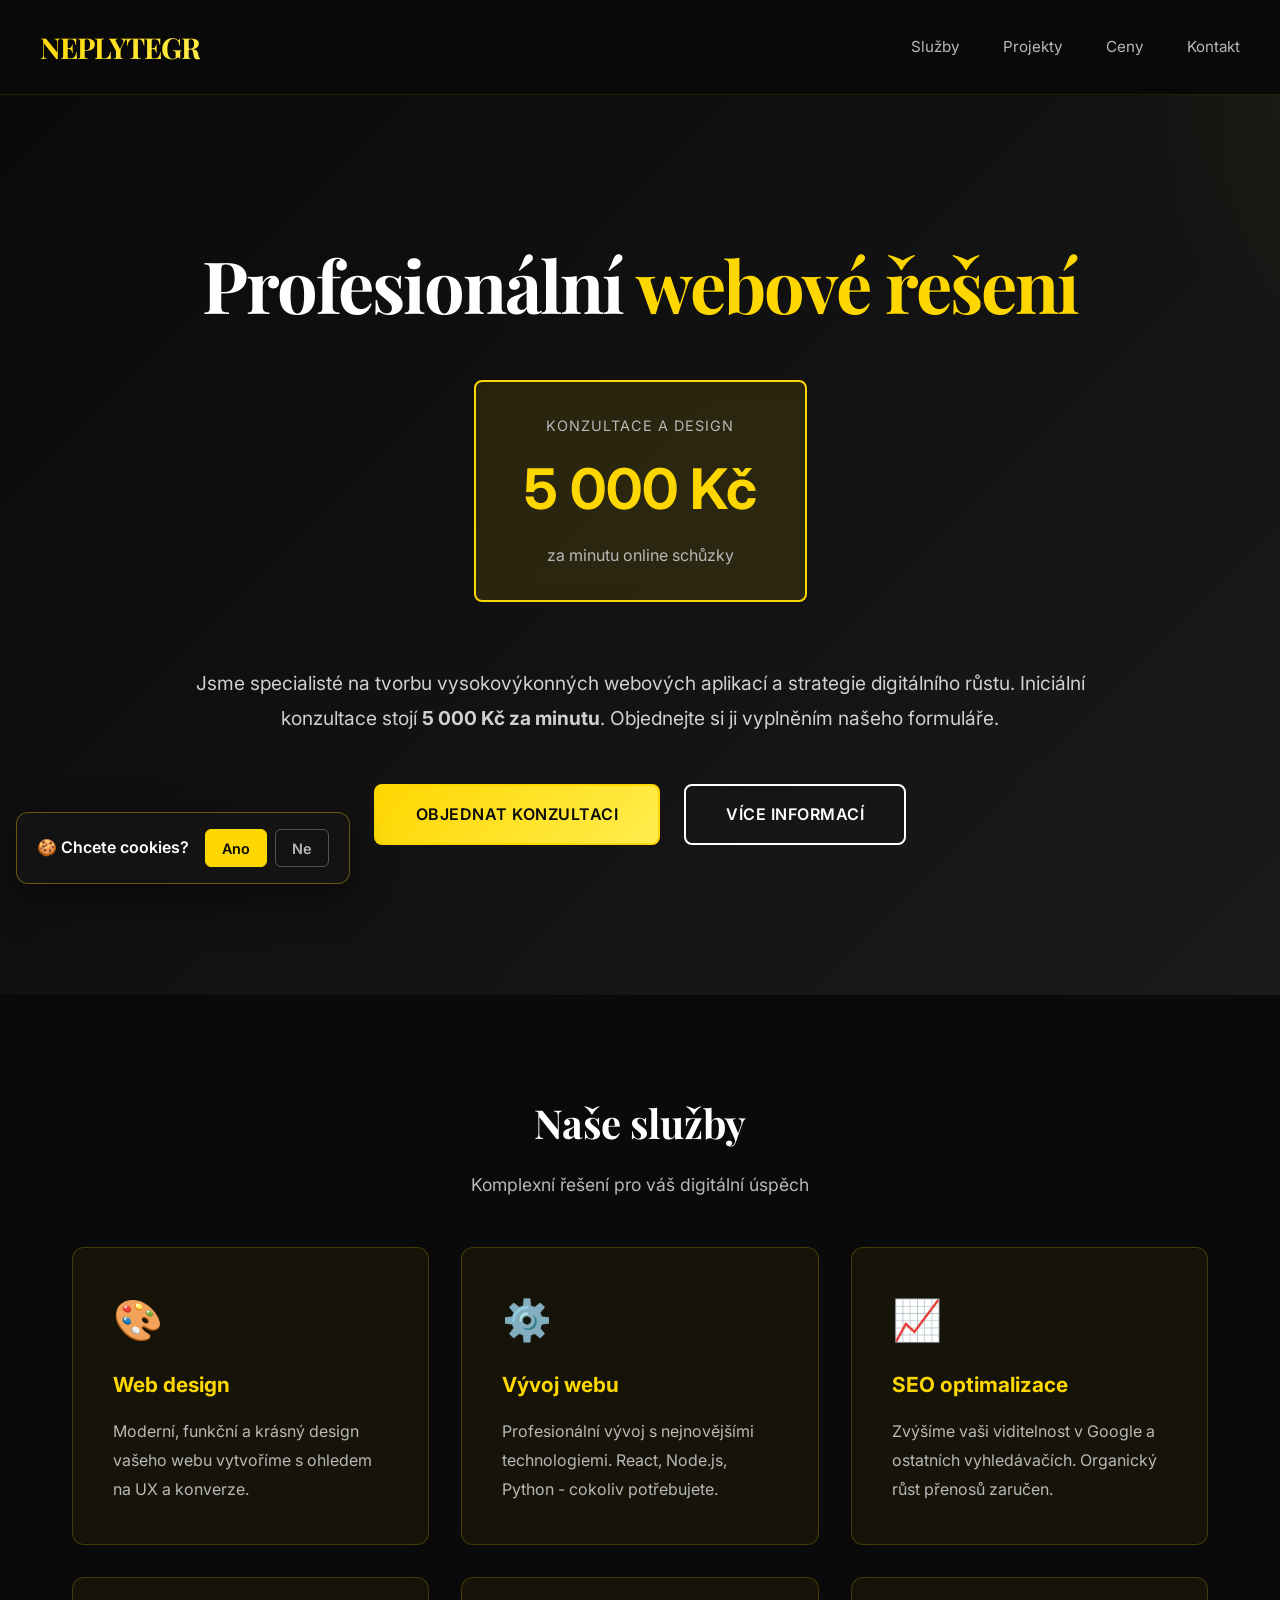
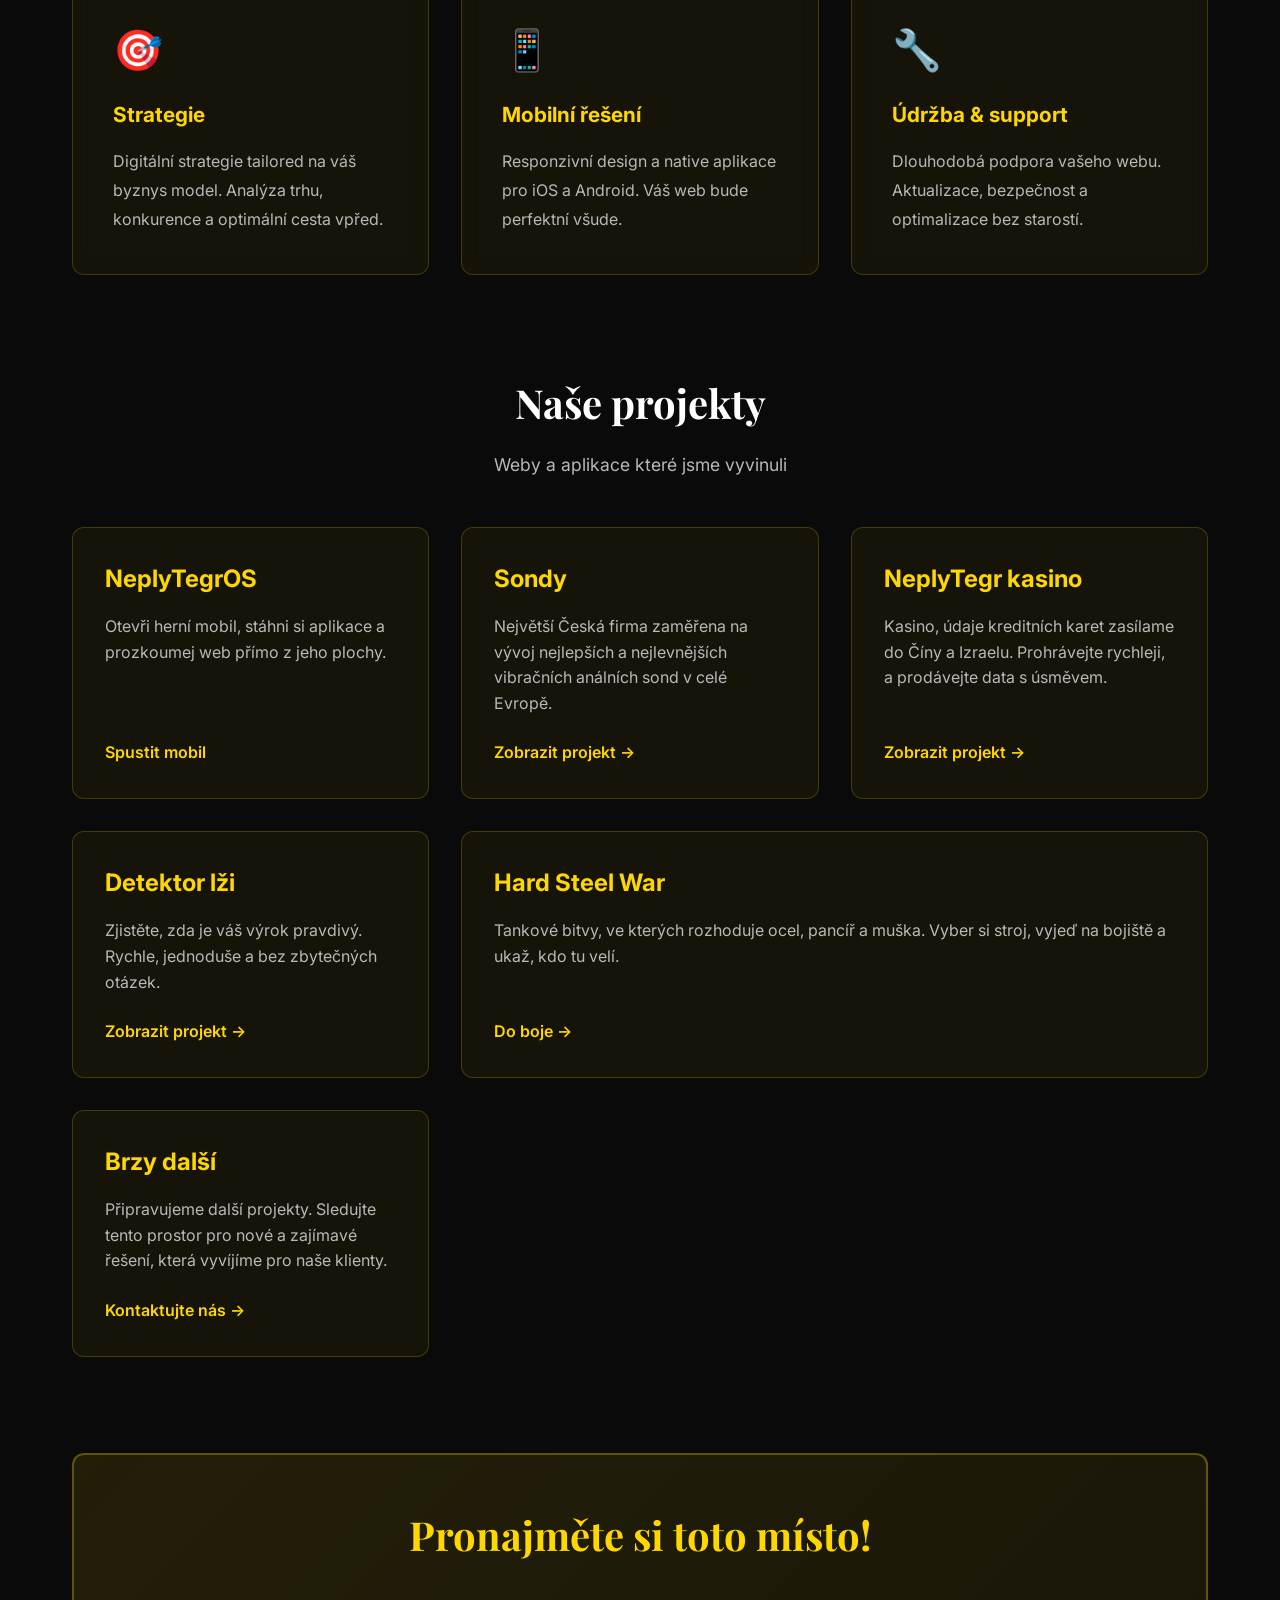
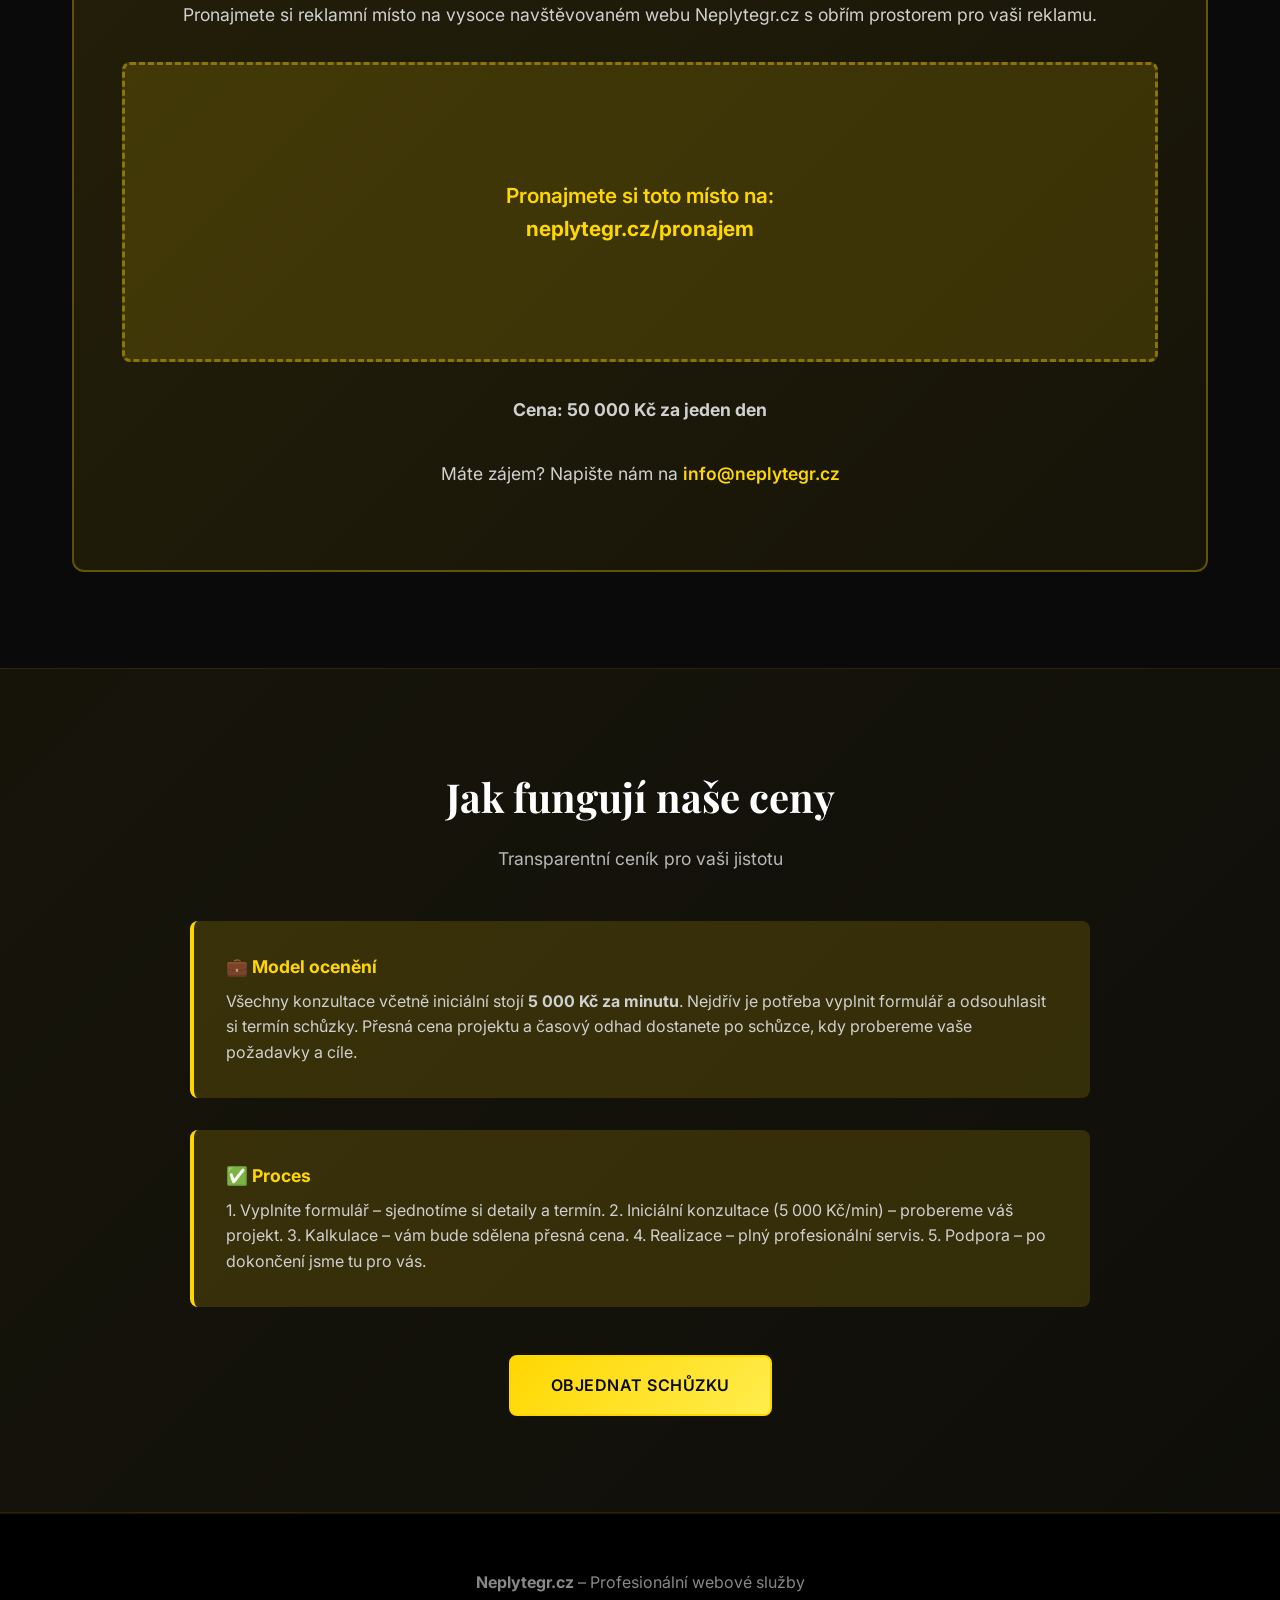
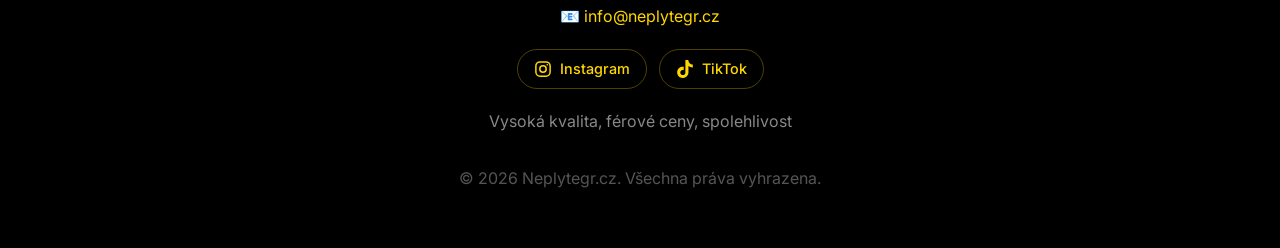
==== commit cc56cc86: "Revert "Spouštět NeplyTegrOS přímo v kořeni GitHub Pages" This reverts commit 4986fd56fea62ff222d0d5" ====
--- a/index.html
+++ b/index.html
@@ -1,29 +1,865 @@
-<!doctype html>
+<!DOCTYPE html>
 <html lang="cs">
 <head>
-    <meta charset="utf-8">
-    <meta name="viewport" content="width=device-width, initial-scale=1, viewport-fit=cover">
-    <meta name="theme-color" content="#10151c">
-    <title>NeplyTegrOS · Herní mobil</title>
-    <link rel="stylesheet" href="phone.css">
-    <script src="orbit.js" defer></script>
-    <script src="phone.js" defer></script>
+    <meta name="google-adsense-account" content="ca-pub-6505285417111480">
+    <meta charset="UTF-8">
+    <meta name="viewport" content="width=device-width, initial-scale=1.0">
+    <link rel="stylesheet" href="ads/ad-network.css">
+    <title>Neplytegr.cz - Profesionální webové služby</title>
+    <meta name="description" content="Hledáte někoho, kdo vám udělá web? Neplytegr.cz nabízí tvorbu webových stránek na míru, web design, SEO a dlouhodobou správu webu.">
+    <link rel="canonical" href="https://neplytegr.cz/">
+    <meta name="robots" content="index, follow, max-image-preview:large">
+    <meta property="og:type" content="website"><meta property="og:locale" content="cs_CZ"><meta property="og:title" content="Neplytegr.cz — profesionální webové služby"><meta property="og:description" content="Tvorba webových stránek na míru, webdesign, SEO a dlouhodobá správa webu."><meta property="og:url" content="https://neplytegr.cz/">
+    <meta name="twitter:card" content="summary"><meta name="twitter:title" content="Neplytegr.cz — profesionální webové služby"><meta name="twitter:description" content="Tvorba webů na míru, SEO a dlouhodobá správa.">
+    <script type="application/ld+json">
+    {
+        "@context": "https://schema.org",
+        "@type": "WebSite",
+        "name": "Neplytegr",
+        "alternateName": ["Neplý Tegr", "Neply Tegr", "Neplýtegr", "NeplyTegr", "Neplytegr.cz"],
+        "url": "https://neplytegr.cz/"
+    }
+    </script>
+    <script type="application/ld+json">
+    {
+        "@context": "https://schema.org",
+        "@type": "Organization",
+        "name": "Neplytegr",
+        "alternateName": ["Neplý Tegr", "Neply Tegr", "Neplýtegr", "NeplyTegr", "Neplytegr.cz"],
+        "url": "https://neplytegr.cz/",
+        "email": "info@neplytegr.cz"
+    }
+    </script>
+    <link href="https://fonts.googleapis.com/css2?family=Inter:wght@300;400;500;600;700&family=Playfair+Display:wght@700&display=swap" rel="stylesheet">
+    <style>
+        * {
+            margin: 0;
+            padding: 0;
+            box-sizing: border-box;
+        }
+
+        body {
+            font-family: 'Inter', sans-serif;
+            background: #0a0a0a;
+            color: #ffffff;
+            line-height: 1.6;
+        }
+
+        header {
+            background: rgba(10, 10, 10, 0.95);
+            backdrop-filter: blur(10px);
+            border-bottom: 1px solid rgba(255, 215, 0, 0.1);
+            padding: 1.5rem 2rem;
+            position: sticky;
+            top: 0;
+            z-index: 100;
+        }
+
+        .header-content {
+            max-width: 1200px;
+            margin: 0 auto;
+            display: flex;
+            justify-content: space-between;
+            align-items: center;
+        }
+
+        .logo {
+            font-family: 'Playfair Display', serif;
+            font-size: 1.8rem;
+            font-weight: 700;
+            background: linear-gradient(135deg, #ffd700 0%, #ffed4e 100%);
+            -webkit-background-clip: text;
+            -webkit-text-fill-color: transparent;
+            background-clip: text;
+            letter-spacing: -1px;
+        }
+
+        nav a {
+            color: #b8b8b8;
+            text-decoration: none;
+            margin-left: 2.5rem;
+            transition: color 0.3s;
+            font-size: 0.95rem;
+        }
+
+        nav a:hover {
+            color: #ffd700;
+        }
+
+        .hero {
+            min-height: 100vh;
+            display: flex;
+            align-items: center;
+            justify-content: center;
+            background: linear-gradient(135deg, #0a0a0a 0%, #1a1a1a 100%);
+            position: relative;
+            overflow: hidden;
+            padding: 2rem;
+        }
+
+        .hero::before {
+            content: '';
+            position: absolute;
+            top: -50%;
+            right: -50%;
+            width: 800px;
+            height: 800px;
+            background: radial-gradient(circle, rgba(255, 215, 0, 0.08) 0%, transparent 70%);
+            border-radius: 50%;
+            animation: float 20s ease-in-out infinite;
+        }
+
+        @keyframes float {
+            0%, 100% { transform: translate(0, 0) rotate(0deg); }
+            50% { transform: translate(30px, 30px) rotate(180deg); }
+        }
+
+        .hero-content {
+            max-width: 900px;
+            text-align: center;
+            position: relative;
+            z-index: 2;
+        }
+
+        .hero h1 {
+            font-family: 'Playfair Display', serif;
+            font-size: 4.5rem;
+            font-weight: 700;
+            margin-bottom: 1.5rem;
+            line-height: 1.1;
+            letter-spacing: -2px;
+        }
+
+        .hero h1 span {
+            color: #ffd700;
+        }
+
+        .price-highlight {
+            display: inline-block;
+            background: rgba(255, 215, 0, 0.1);
+            border: 2px solid #ffd700;
+            border-radius: 8px;
+            padding: 2rem 3rem;
+            margin: 2rem 0;
+            backdrop-filter: blur(10px);
+        }
+
+        .price-label {
+            font-size: 0.9rem;
+            color: #b8b8b8;
+            text-transform: uppercase;
+            letter-spacing: 1px;
+            margin-bottom: 0.5rem;
+        }
+
+        .price-amount {
+            font-size: 3.5rem;
+            font-weight: 700;
+            color: #ffd700;
+            font-family: 'Inter', sans-serif;
+            margin-bottom: 0.5rem;
+        }
+
+        .price-unit {
+            font-size: 1rem;
+            color: #b8b8b8;
+        }
+
+        .hero p {
+            font-size: 1.2rem;
+            color: #d0d0d0;
+            margin: 2rem 0;
+            line-height: 1.8;
+        }
+
+        .cta-buttons {
+            display: flex;
+            gap: 1.5rem;
+            justify-content: center;
+            margin-top: 3rem;
+            flex-wrap: wrap;
+        }
+
+        .btn {
+            padding: 1rem 2.5rem;
+            border-radius: 8px;
+            border: none;
+            font-size: 1rem;
+            font-weight: 600;
+            cursor: pointer;
+            transition: all 0.3s;
+            text-decoration: none;
+            display: inline-block;
+            text-transform: uppercase;
+            letter-spacing: 0.5px;
+        }
+
+        .btn-primary {
+            background: linear-gradient(135deg, #ffd700 0%, #ffed4e 100%);
+            color: #0a0a0a;
+            border: 2px solid #ffd700;
+        }
+
+        .btn-primary:hover {
+            transform: translateY(-3px);
+            box-shadow: 0 15px 35px rgba(255, 215, 0, 0.3);
+        }
+
+        .btn-secondary {
+            background: transparent;
+            color: #ffffff;
+            border: 2px solid #ffffff;
+        }
+
+        .btn-secondary:hover {
+            background: rgba(255, 255, 255, 0.05);
+            transform: translateY(-3px);
+        }
+
+        .features {
+            max-width: 1200px;
+            margin: 6rem auto;
+            padding: 0 2rem;
+        }
+
+        .section-title {
+            font-family: 'Playfair Display', serif;
+            font-size: 2.5rem;
+            margin-bottom: 1rem;
+            text-align: center;
+        }
+
+        .section-subtitle {
+            color: #b8b8b8;
+            text-align: center;
+            font-size: 1.1rem;
+            margin-bottom: 3rem;
+            max-width: 600px;
+            margin-left: auto;
+            margin-right: auto;
+        }
+
+        .feature-grid {
+            display: grid;
+            grid-template-columns: repeat(auto-fit, minmax(300px, 1fr));
+            gap: 2rem;
+        }
+
+        .feature-card {
+            background: rgba(255, 215, 0, 0.05);
+            border: 1px solid rgba(255, 215, 0, 0.2);
+            border-radius: 12px;
+            padding: 2.5rem;
+            backdrop-filter: blur(10px);
+            transition: all 0.3s;
+            position: relative;
+            overflow: hidden;
+        }
+
+        .feature-card:hover {
+            border-color: #ffd700;
+            background: rgba(255, 215, 0, 0.08);
+            transform: translateY(-5px);
+        }
+
+        .feature-icon {
+            font-size: 2.5rem;
+            margin-bottom: 1rem;
+        }
+
+        .feature-card h3 {
+            font-size: 1.3rem;
+            margin-bottom: 1rem;
+            color: #ffd700;
+            position: relative;
+            z-index: 1;
+        }
+
+        .feature-card p {
+            color: #b8b8b8;
+            line-height: 1.8;
+            position: relative;
+            z-index: 1;
+        }
+
+        .projects-section {
+            max-width: 1200px;
+            margin: 6rem auto;
+            padding: 0 2rem;
+        }
+
+        .project-grid {
+            display: grid;
+            grid-template-columns: repeat(auto-fit, minmax(350px, 1fr));
+            gap: 2rem;
+        }
+
+        .project-card {
+            background: rgba(255, 215, 0, 0.05);
+            border: 1px solid rgba(255, 215, 0, 0.2);
+            border-radius: 12px;
+            padding: 2rem;
+            transition: all 0.3s;
+            position: relative;
+            overflow: hidden;
+            display: flex;
+            flex-direction: column;
+        }
+
+        .project-card:hover {
+            border-color: #ffd700;
+            background: rgba(255, 215, 0, 0.08);
+            transform: translateY(-5px);
+        }
+
+        .project-card h3 {
+            font-size: 1.5rem;
+            color: #ffd700;
+            margin-bottom: 1rem;
+        }
+
+        .project-card p {
+            color: #b8b8b8;
+            margin-bottom: 1.5rem;
+            flex-grow: 1;
+        }
+
+        .project-link {
+            color: #ffd700;
+            text-decoration: none;
+            font-weight: 600;
+            display: inline-block;
+            transition: color 0.3s;
+        }
+
+        .project-link:hover {
+            color: #ffed4e;
+        }
+
+        .project-grid {
+            grid-auto-flow: dense;
+        }
+
+        .project-featured {
+            grid-column: span 2;
+        }
+
+        @media (max-width: 800px) {
+            .project-featured {
+                grid-column: auto;
+            }
+        }
+
+        .rental-section {
+            max-width: 1200px;
+            margin: 6rem auto;
+            padding: 0 2rem;
+        }
+
+        .rental-box {
+            background: linear-gradient(135deg, rgba(255, 215, 0, 0.1) 0%, rgba(255, 215, 0, 0.05) 100%);
+            border: 2px solid rgba(255, 215, 0, 0.3);
+            border-radius: 12px;
+            padding: 3rem;
+            text-align: center;
+        }
+
+        .rental-box h2 {
+            font-family: 'Playfair Display', serif;
+            font-size: 2.5rem;
+            color: #ffd700;
+            margin-bottom: 2rem;
+        }
+
+        .rental-box p {
+            color: #d0d0d0;
+            font-size: 1.1rem;
+            margin-bottom: 2rem;
+            line-height: 1.8;
+        }
+
+        .rental-ad {
+            background: rgba(255, 215, 0, 0.15);
+            border: 3px dashed rgba(255, 215, 0, 0.4);
+            border-radius: 8px;
+            padding: 4rem 2rem;
+            margin: 2rem 0;
+            min-height: 300px;
+            display: flex;
+            align-items: center;
+            justify-content: center;
+        }
+
+        .rental-ad-text {
+            font-size: 1.3rem;
+            color: #ffd700;
+            font-weight: 600;
+            text-align: center;
+        }
+
+        .rental-contact {
+            margin-top: 2rem;
+        }
+
+        .rental-contact a {
+            color: #ffd700;
+            text-decoration: none;
+            font-weight: 600;
+        }
+
+        .rental-contact a:hover {
+            color: #ffed4e;
+        }
+
+        .pricing-section {
+            background: linear-gradient(135deg, rgba(255, 215, 0, 0.05) 0%, rgba(255, 215, 0, 0.02) 100%);
+            padding: 6rem 2rem;
+            margin-top: 6rem;
+            border-top: 1px solid rgba(255, 215, 0, 0.1);
+            border-bottom: 1px solid rgba(255, 215, 0, 0.1);
+        }
+
+        .pricing-content {
+            max-width: 900px;
+            margin: 0 auto;
+            text-align: center;
+        }
+
+        .pricing-note {
+            background: rgba(255, 215, 0, 0.15);
+            border-left: 4px solid #ffd700;
+            padding: 2rem;
+            margin: 2rem 0;
+            border-radius: 8px;
+            text-align: left;
+        }
+
+        .pricing-note h4 {
+            color: #ffd700;
+            margin-bottom: 0.5rem;
+            font-size: 1.1rem;
+        }
+
+        .pricing-note p {
+            color: #d0d0d0;
+            margin: 0;
+        }
+
+        .footer {
+            background: #000000;
+            border-top: 1px solid rgba(255, 215, 0, 0.1);
+            padding: 3rem 2rem;
+            text-align: center;
+            color: #888;
+        }
+
+        .footer p {
+            margin: 0.5rem 0;
+        }
+
+        .footer a {
+            color: #ffd700;
+            text-decoration: none;
+        }
+
+        .footer a:hover {
+            text-decoration: underline;
+        }
+
+        .footer-social {
+            display: flex;
+            justify-content: center;
+            flex-wrap: wrap;
+            gap: 0.75rem;
+            margin: 1.25rem 0;
+        }
+
+        .footer .footer-social a {
+            display: inline-flex;
+            align-items: center;
+            gap: 0.5rem;
+            padding: 0.45rem 1rem;
+            border: 1px solid rgba(255, 215, 0, 0.3);
+            border-radius: 999px;
+            font-size: 0.9rem;
+            font-weight: 500;
+            transition: border-color 0.2s, background 0.2s;
+        }
+
+        .footer .footer-social a:hover {
+            text-decoration: none;
+            border-color: #ffd700;
+            background: rgba(255, 215, 0, 0.08);
+        }
+
+        .footer-social svg {
+            width: 18px;
+            height: 18px;
+            flex-shrink: 0;
+        }
+
+        @media (max-width: 768px) {
+            .hero h1 {
+                font-size: 2.5rem;
+            }
+
+            .price-amount {
+                font-size: 2.5rem;
+            }
+
+            .logo {
+                font-size: 1.3rem;
+            }
+
+            nav a {
+                display: none;
+            }
+
+            .section-title {
+                font-size: 1.8rem;
+            }
+
+            .cta-buttons {
+                flex-direction: column;
+                width: 100%;
+            }
+
+            .btn {
+                width: 100%;
+            }
+        }
+
+        .cookie-popup {
+            position: fixed;
+            left: 16px;
+            bottom: 16px;
+            z-index: 2147483001;
+            background: rgba(20, 20, 20, 0.97);
+            border: 1px solid rgba(255, 215, 0, 0.35);
+            border-radius: 12px;
+            padding: 1rem 1.25rem;
+            box-shadow: 0 15px 40px rgba(0, 0, 0, 0.5);
+            display: flex;
+            align-items: center;
+            gap: 1rem;
+            opacity: 0;
+            transform: translateY(16px);
+            transition: opacity 0.25s, transform 0.25s;
+        }
+
+        .cookie-popup.show {
+            opacity: 1;
+            transform: none;
+        }
+
+        .cookie-popup[hidden] {
+            display: none;
+        }
+
+        .cookie-popup p {
+            font-weight: 600;
+            margin: 0;
+        }
+
+        .cookie-popup-buttons {
+            display: flex;
+            gap: 0.5rem;
+        }
+
+        .cookie-popup button {
+            font: inherit;
+            font-weight: 600;
+            font-size: 0.9rem;
+            padding: 0.4rem 1rem;
+            border-radius: 6px;
+            cursor: pointer;
+            transition: background 0.2s, color 0.2s;
+        }
+
+        .cookie-accept {
+            background: #ffd700;
+            color: #0a0a0a;
+            border: 1px solid #ffd700;
+        }
+
+        .cookie-accept:hover {
+            background: #ffed4e;
+        }
+
+        .cookie-decline {
+            background: transparent;
+            color: #b8b8b8;
+            border: 1px solid #555;
+        }
+
+        .cookie-decline:hover {
+            color: #fff;
+            border-color: #888;
+        }
+
+        .cookie-rain {
+            position: fixed;
+            inset: 0;
+            pointer-events: none;
+            overflow: hidden;
+            z-index: 2147483002;
+        }
+
+        .cookie-rain span {
+            position: absolute;
+            top: -60px;
+            line-height: 1;
+            animation: cookie-fall linear forwards;
+        }
+
+        @keyframes cookie-fall {
+            to { transform: translateY(calc(100vh + 120px)) rotate(var(--spin)); }
+        }
+
+        @media (max-width: 540px) {
+            .cookie-popup {
+                left: 10px;
+                right: 10px;
+                bottom: auto;
+                top: 84px;
+                justify-content: space-between;
+            }
+        }
+    </style>
 </head>
 <body>
-    <header class="mast">
-        <div class="brand"><span class="mark" aria-hidden="true">N</span> NeplyTegr<span class="os">OS</span></div>
-        <a href="projekty.html#projects">Zpět na NeplyTegr</a>
+    <header>
+        <div class="header-content">
+            <div class="logo">NEPLYTEGR</div>
+            <nav>
+                <a href="#features">Služby</a>
+                <a href="#projects">Projekty</a>
+                <a href="#pricing">Ceny</a>
+                <a href="#contact">Kontakt</a>
+            </nav>
+        </div>
     </header>
-    <main class="stage">
-        <div class="device">
-            <div class="glass">
-                <canvas id="orbit" width="480" height="860" aria-hidden="true"></canvas>
-                <div class="status"><span>NT · MOBIL</span><i class="speaker" aria-hidden="true"></i><span class="signals" aria-hidden="true">▂▄▆ <i></i></span></div>
-                <section id="screen" tabindex="-1" aria-label="Plocha"></section>
-                <button id="home" aria-label="Zpět na plochu" title="Zpět na plochu"><i></i></button>
+
+    <section class="hero">
+        <div class="hero-content">
+            <h1>Profesionální <span>webové řešení</span></h1>
+            
+            <div class="price-highlight">
+                <div class="price-label">Konzultace a design</div>
+                <div class="price-amount">5 000 Kč</div>
+                <div class="price-unit">za minutu online schůzky</div>
+            </div>
+
+            <p>Jsme specialisté na tvorbu vysokovýkonných webových aplikací a strategie digitálního růstu. Iniciální konzultace stojí <strong>5 000 Kč za minutu</strong>. Objednejte si ji vyplněním našeho formuláře.</p>
+
+            <div class="cta-buttons">
+                <a href="https://docs.google.com/forms/d/e/1FAIpQLScX4QnY5fVZqhGL-oESM7NM4eQI57LLsM8kHji8BjfpIMINKg/viewform?usp=publish-editor" class="btn btn-primary" target="_blank">Objednat konzultaci</a>
+                <a href="https://neplytegr.cz/info" class="btn btn-secondary">Více informací</a>
             </div>
         </div>
-    </main>
-    <div id="message" role="status"></div>
+    </section>
+
+    <section class="features" id="features">
+        <h2 class="section-title">Naše služby</h2>
+        <p class="section-subtitle">Komplexní řešení pro váš digitální úspěch</p>
+
+        <div class="feature-grid">
+            <div class="feature-card">
+                <div class="feature-icon">🎨</div>
+                <h3>Web design</h3>
+                <p>Moderní, funkční a krásný design vašeho webu vytvoříme s ohledem na UX a konverze.</p>
+            </div>
+
+            <div class="feature-card">
+                <div class="feature-icon">⚙️</div>
+                <h3>Vývoj webu</h3>
+                <p>Profesionální vývoj s nejnovějšími technologiemi. React, Node.js, Python - cokoliv potřebujete.</p>
+            </div>
+
+            <div class="feature-card">
+                <div class="feature-icon">📈</div>
+                <h3>SEO optimalizace</h3>
+                <p>Zvýšíme vaši viditelnost v Google a ostatních vyhledávačích. Organický růst přenosů zaručen.</p>
+            </div>
+
+            <div class="feature-card">
+                <div class="feature-icon">🎯</div>
+                <h3>Strategie</h3>
+                <p>Digitální strategie tailored na váš byznys model. Analýza trhu, konkurence a optimální cesta vpřed.</p>
+            </div>
+
+            <div class="feature-card">
+                <div class="feature-icon">📱</div>
+                <h3>Mobilní řešení</h3>
+                <p>Responzivní design a native aplikace pro iOS a Android. Váš web bude perfektní všude.</p>
+            </div>
+
+            <div class="feature-card">
+                <div class="feature-icon">🔧</div>
+                <h3>Údržba & support</h3>
+                <p>Dlouhodobá podpora vašeho webu. Aktualizace, bezpečnost a optimalizace bez starostí.</p>
+            </div>
+        </div>
+    </section>
+
+    <section class="projects-section" id="projects">
+        <h2 class="section-title">Naše projekty</h2>
+        <p class="section-subtitle">Weby a aplikace které jsme vyvinuli</p>
+
+        <div class="project-grid">
+            <div class="project-card">
+                <h3>NeplyTegrOS</h3>
+                <p>Otevři herní mobil, stáhni si aplikace a prozkoumej web přímo z jeho plochy.</p>
+                <a href="neplytegros/index.html" class="project-link">Spustit mobil</a>
+            </div>
+            <div class="project-card">
+                <h3>Sondy</h3>
+                <p>Největší Česká firma zaměřena na vývoj nejlepších a nejlevnějších vibračních análních sond v celé Evropě.</p>
+                <a href="https://neplytegr.cz/sondy/index.html" class="project-link">Zobrazit projekt →</a>
+            </div>
+
+            <div class="project-card">
+                <h3>NeplyTegr kasino</h3>
+                <p>Kasino, údaje kreditních karet zasílame do Číny a Izraelu. Prohrávejte rychleji, a prodávejte data s úsměvem.</p>
+                <a href="https://neplytegr.cz/kasino/index.html" class="project-link">Zobrazit projekt →</a>
+            </div>
+
+            <div class="project-card">
+                <h3>Detektor lži</h3>
+                <p>Zjistěte, zda je váš výrok pravdivý. Rychle, jednoduše a bez zbytečných otázek.</p>
+                <a href="detektor/index.html" class="project-link">Zobrazit projekt →</a>
+            </div>
+
+            <div class="project-card project-featured">
+                <h3>Hard Steel War</h3>
+                <p>Tankové bitvy, ve kterých rozhoduje ocel, pancíř a muška. Vyber si stroj, vyjeď na bojiště a ukaž, kdo tu velí.</p>
+                <a href="https://hsw.neplytegr.cz" class="project-link" target="_blank" rel="noopener">Do boje →</a>
+            </div>
+
+            <div class="project-card">
+                <h3>Brzy další</h3>
+                <p>Připravujeme další projekty. Sledujte tento prostor pro nové a zajímavé řešení, která vyvíjíme pro naše klienty.</p>
+                <a href="#contact" class="project-link">Kontaktujte nás →</a>
+            </div>
+        </div>
+    </section>
+
+    <section class="rental-section">
+        <div class="rental-box">
+            <h2>Pronajměte si toto místo!</h2>
+            <p>Pronajmete si reklamní místo na vysoce navštěvovaném webu Neplytegr.cz s obřím prostorem pro vaši reklamu.</p>
+            
+            <div class="rental-ad">
+                <div class="rental-ad-text">
+                    Pronajmete si toto místo na:<br>
+                  <a href="https://neplytegr.cz/pronajem" style="color: #ffd700; text-decoration: none;">
+                    <strong>neplytegr.cz/pronajem</strong>
+                </a>
+                </div>
+            </div>
+
+            <p><strong>Cena: 50 000 Kč za jeden den</strong></p>
+
+            <div class="rental-contact">
+                <p>Máte zájem? Napište nám na <a href="mailto:info@neplytegr.cz">info@neplytegr.cz</a></p>
+            </div>
+        </div>
+    </section>
+
+    <section class="pricing-section" id="pricing">
+        <div class="pricing-content">
+            <h2 class="section-title">Jak fungují naše ceny</h2>
+            <p class="section-subtitle">Transparentní ceník pro vaši jistotu</p>
+
+            <div class="pricing-note">
+                <h4>💼 Model ocenění</h4>
+                <p>Všechny konzultace včetně iniciální stojí <strong>5 000 Kč za minutu</strong>. Nejdřív je potřeba vyplnit formulář a odsouhlasit si termín schůzky. Přesná cena projektu a časový odhad dostanete po schůzce, kdy probereme vaše požadavky a cíle.</p>
+            </div>
+
+            <div class="pricing-note">
+                <h4>✅ Proces</h4>
+                <p>1. Vyplníte formulář – sjednotíme si detaily a termín. 2. Iniciální konzultace (5 000 Kč/min) – probereme váš projekt. 3. Kalkulace – vám bude sdělena přesná cena. 4. Realizace – plný profesionální servis. 5. Podpora – po dokončení jsme tu pro vás.</p>
+            </div>
+
+            <div class="cta-buttons">
+                <a href="https://docs.google.com/forms/d/e/1FAIpQLScX4QnY5fVZqhGL-oESM7NM4eQI57LLsM8kHji8BjfpIMINKg/viewform?usp=publish-editor" class="btn btn-primary" target="_blank">Objednat schůzku</a>
+            </div>
+        </div>
+    </section>
+
+    <footer class="footer" id="contact">
+        <p><strong>Neplytegr.cz</strong> – Profesionální webové služby</p>
+        <p>📧 <a href="mailto:info@neplytegr.cz">info@neplytegr.cz</a></p>
+        <div class="footer-social">
+            <a href="https://www.instagram.com/neplytegr.cz/" target="_blank" rel="noopener">
+                <svg viewBox="0 0 24 24" fill="none" stroke="currentColor" stroke-width="2" aria-hidden="true"><rect x="2.5" y="2.5" width="19" height="19" rx="5.5"/><circle cx="12" cy="12" r="4.25"/><circle cx="17.6" cy="6.4" r="1.1" fill="currentColor" stroke="none"/></svg>
+                Instagram
+            </a>
+            <a href="https://www.tiktok.com/@neplytegr.cz" target="_blank" rel="noopener">
+                <svg viewBox="0 0 24 24" fill="currentColor" aria-hidden="true"><path d="M12.525.02c1.31-.02 2.61-.01 3.91-.02.08 1.53.63 3.09 1.75 4.17 1.12 1.11 2.7 1.62 4.24 1.79v4.03c-1.44-.05-2.89-.35-4.2-.97-.57-.26-1.1-.59-1.62-.93-.01 2.92.01 5.84-.02 8.75-.08 1.4-.54 2.79-1.35 3.94-1.31 1.92-3.58 3.17-5.91 3.21-1.43.08-2.86-.31-4.08-1.03-2.02-1.19-3.44-3.37-3.65-5.71-.02-.5-.03-1-.01-1.49.18-1.9 1.12-3.72 2.58-4.96 1.66-1.44 3.98-2.13 6.15-1.72.02 1.48-.04 2.96-.04 4.44-.99-.32-2.15-.23-3.02.37-.63.41-1.11 1.04-1.36 1.75-.21.51-.15 1.07-.14 1.61.24 1.64 1.82 3.02 3.5 2.87 1.12-.01 2.19-.66 2.77-1.61.19-.33.4-.67.41-1.06.1-1.79.06-3.57.07-5.36.01-4.03-.01-8.05.02-12.07z"/></svg>
+                TikTok
+            </a>
+        </div>
+        <p>Vysoká kvalita, férové ceny, spolehlivost</p>
+        <p style="color: #555; margin-top: 2rem;">© 2026 Neplytegr.cz. Všechna práva vyhrazena.</p>
+    </footer>
+
+    <div class="cookie-popup" id="cookiePopup" role="dialog" aria-label="Cookies" hidden>
+        <p>🍪 Chcete cookies?</p>
+        <div class="cookie-popup-buttons">
+            <button type="button" class="cookie-accept" id="cookieAccept">Ano</button>
+            <button type="button" class="cookie-decline" id="cookieDecline">Ne</button>
+        </div>
+    </div>
+    <script>
+        (function () {
+            var KEY = 'neplytegr-cookies';
+            var popup = document.getElementById('cookiePopup');
+            var answered = null;
+            try { answered = localStorage.getItem(KEY); } catch (e) {}
+            if (answered) return;
+
+            setTimeout(function () {
+                popup.hidden = false;
+                requestAnimationFrame(function () { popup.classList.add('show'); });
+            }, 800);
+
+            function close(answer) {
+                try { localStorage.setItem(KEY, answer); } catch (e) {}
+                popup.classList.remove('show');
+                setTimeout(function () { popup.hidden = true; }, 250);
+            }
+
+            function rain() {
+                var box = document.createElement('div');
+                box.className = 'cookie-rain';
+                var longest = 0;
+                for (var i = 0; i < 70; i++) {
+                    var c = document.createElement('span');
+                    var duration = 2.5 + Math.random() * 2.5;
+                    var delay = Math.random() * 2;
+                    longest = Math.max(longest, duration + delay);
+                    c.textContent = '🍪';
+                    c.style.left = (Math.random() * 100) + 'vw';
+                    c.style.fontSize = (18 + Math.random() * 30) + 'px';
+                    c.style.animationDuration = duration + 's';
+                    c.style.animationDelay = delay + 's';
+                    c.style.setProperty('--spin', ((Math.random() * 2 - 1) * 720) + 'deg');
+                    box.appendChild(c);
+                }
+                document.body.appendChild(box);
+                setTimeout(function () { box.remove(); }, longest * 1000 + 200);
+            }
+
+            document.getElementById('cookieAccept').addEventListener('click', function () {
+                close('accepted');
+                rain();
+            });
+            document.getElementById('cookieDecline').addEventListener('click', function () {
+                close('declined');
+            });
+        })();
+    </script>
+    <script src="ads/ad-network.js" defer></script>
 </body>
 </html>
--- a/ads/ad-network.css
+++ b/ads/ad-network.css
@@ -0,0 +1,9 @@
+:root{--nt-ad-pink:#ff2d8f;--nt-ad-purple:#8b36ff;--nt-ad-gold:#ffd15c}
+.nt-ad-calm,.nt-ad-calm *{box-sizing:border-box}
+.nt-ad-calm{position:fixed;right:16px;bottom:16px;z-index:2147483000;width:min(360px,calc(100vw - 32px));min-height:132px;display:grid;grid-template-columns:108px 1fr;overflow:hidden;border:1px solid rgba(255,255,255,.18);border-radius:18px;background:linear-gradient(145deg,rgba(35,12,48,.98),rgba(12,5,18,.98));color:#fff;box-shadow:0 22px 70px rgba(0,0,0,.58);font-family:Inter,Arial,sans-serif;opacity:0;transform:translateY(24px) scale(.96);transition:opacity .22s,transform .25s cubic-bezier(.2,.9,.2,1)}
+.nt-ad-calm.show{opacity:1;transform:none}
+.nt-ad-calm-art{min-height:132px;background:linear-gradient(180deg,transparent,rgba(10,2,18,.55)),url("../kasino/assets/casino-gold.jpg") center 27%/cover}
+.nt-ad-calm-body{min-width:0;padding:13px 38px 12px 13px}.nt-ad-calm-label{display:block;color:var(--nt-ad-gold);font-size:8px;font-weight:900;letter-spacing:.11em}.nt-ad-calm strong{display:block;margin:3px 0 2px;font:900 25px/1 Impact,"Arial Narrow",sans-serif;text-transform:uppercase}.nt-ad-calm p{margin:4px 0 8px;color:#ddcfdf;font-size:10px;line-height:1.35}.nt-ad-calm button[data-nt-go]{border:0;border-radius:999px;background:linear-gradient(110deg,var(--nt-ad-pink),var(--nt-ad-purple));color:#fff;padding:8px 11px;font-size:9px;font-weight:900;cursor:pointer}.nt-ad-calm small{display:block;margin-top:7px;color:#a998ae;font-size:7px;line-height:1.3}
+.nt-ad-calm-close{position:absolute;right:8px;top:8px;width:28px;height:28px;border:1px solid rgba(255,255,255,.22);border-radius:50%;background:rgba(0,0,0,.5);color:#fff;font-size:16px;cursor:pointer}
+@media(max-width:540px){.nt-ad-calm{right:10px;bottom:10px;width:calc(100vw - 20px);grid-template-columns:82px 1fr;min-height:116px}.nt-ad-calm-art{min-height:116px}.nt-ad-calm-body{padding:11px 38px 10px 11px}.nt-ad-calm strong{font-size:22px}}
+@media(prefers-reduced-motion:reduce){.nt-ad-calm{transition:none}}
